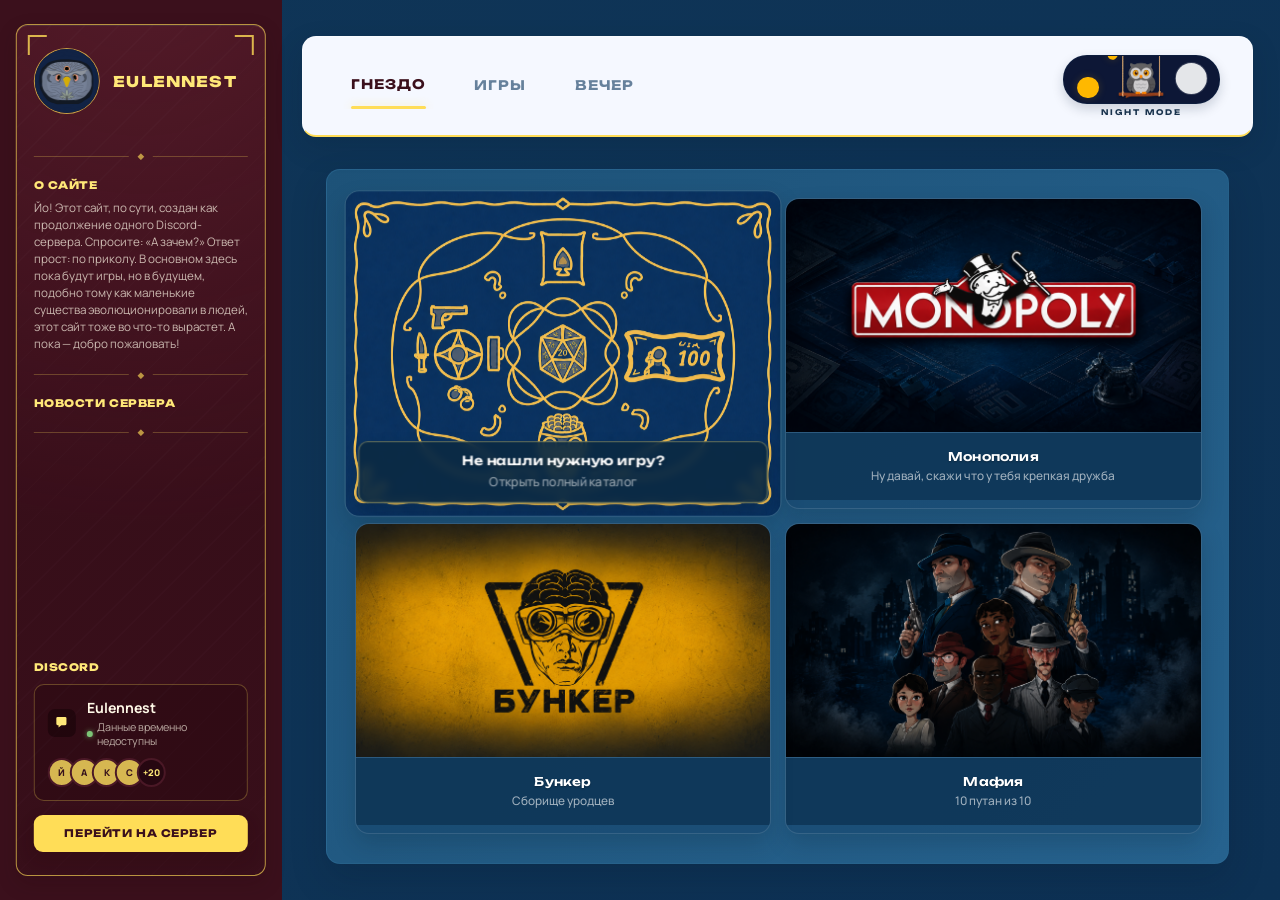
==== index.html @ 47fcb04c "uno update" ====
﻿<!DOCTYPE html>
<html lang="ru">
<head>
    <meta charset="UTF-8">
    <meta name="viewport" content="width=device-width, initial-scale=1.0">
    <title>Eulennest</title>
    <link rel="icon" type="image/png" href="img/gashich.png">
    <link rel="shortcut icon" type="image/png" href="img/gashich.png">
    <link rel="preconnect" href="https://fonts.googleapis.com">
    <link rel="preconnect" href="https://fonts.gstatic.com" crossorigin>
    <link href="https://fonts.googleapis.com/css2?family=Manrope:wght@400;500;600;700;800&amp;family=Unbounded:wght@600;700;800&amp;display=swap" rel="stylesheet">
    <link rel="stylesheet" href="caine.css">
    <script src="generator.js" defer></script>
</head>
<body class="is-night">
    <main class="main">
        <aside class="main__sidebar" aria-label="Дополнительная информация">
            <div class="sidebar-text-box">
                <span class="sidebar-corner sidebar-corner--left" aria-hidden="true"></span>
                <span class="sidebar-corner sidebar-corner--right" aria-hidden="true"></span>

                <div class="sidebar-kicker">
                    <span class="sidebar-owl"><img src="img/gashich.png" alt=""></span>
                    <span>Eulennest</span>
                </div>

                <div class="sidebar-divider" aria-hidden="true"><span>◆</span></div>

                <div class="sidebar-about">
                    <p class="sidebar-label">О сайте</p>
                    <p>Йо! Этот сайт, по сути, создан как продолжение одного Discord-сервера. Спросите: «А зачем?» Ответ прост: по приколу.
                        В основном здесь пока будут игры, но в будущем, подобно тому как маленькие существа эволюционировали в людей,
                        этот сайт тоже во что-то вырастет. А пока — добро пожаловать!
                    </p>
                </div>

                <div class="sidebar-divider" aria-hidden="true"><span>◆</span></div>

                <p class="sidebar-label">Новости сервера</p>

                <div class="sidebar-divider" aria-hidden="true"><span>◆</span></div>

                <div class="sidebar-discord-section">
                    <p class="sidebar-label">Discord</p>
                    <div class="discord-card">
                        <div class="discord-card__top">
                            <span class="discord-card__icon" aria-hidden="true">
                                <svg viewBox="0 0 24 24"><path d="M4 5a2 2 0 0 1 2-2h12a2 2 0 0 1 2 2v9a2 2 0 0 1-2 2h-6l-4.5 3.6V16H6a2 2 0 0 1-2-2V5z"/></svg>
                            </span>
                            <span>
                                <strong data-discord-name>Eulennest</strong>
                                <small><i></i><span data-discord-counts>Загрузка данных…</span></small>
                            </span>
                        </div>
                        <div class="discord-avatars" aria-hidden="true">
                            <span>Й</span><span>А</span><span>К</span><span>С</span><span>+20</span>
                        </div>
                    </div>
                </div>

                <a class="sidebar-server-link" href="https://discord.gg/reRVVvXVa9" target="_blank" rel="noopener noreferrer">Перейти на сервер</a>
            </div>
        </aside>
        <header class="header">
            <nav class="nav">
                <a href="index.html" aria-current="page">Гнездо</a>
                <a href="catalog.html">Игры</a>
                <a href="https://discord.gg/reRVVvXVa9" target="_blank" rel="noopener noreferrer">Вечер</a>
            </nav>
            <div class="actions">
                <button class="day-night-toggle" type="button" aria-label="Включить ночной режим" aria-pressed="false">
                    <span class="day-night-toggle__sky" aria-hidden="true">
                        <span class="day-night-toggle__moon"></span>
                        <span class="day-night-toggle__orbit day-night-toggle__orbit--outer">
                            <span class="day-night-toggle__sun day-night-toggle__sun--large"></span>
                        </span>
                        <span class="day-night-toggle__orbit day-night-toggle__orbit--inner">
                            <span class="day-night-toggle__sun day-night-toggle__sun--small"></span>
                        </span>
                        <span class="day-night-toggle__cloud day-night-toggle__cloud--left"></span>
                        <span class="day-night-toggle__cloud day-night-toggle__cloud--right"></span>
                        <span class="day-night-toggle__main-sun">☀</span>
                        <img class="day-night-toggle__owl" src="img/night-gray-owl-branch.png" alt="">
                        <img class="day-night-toggle__sleeping-owl" src="img/sleeping-gray-owl-branch.png" alt="">
                        <span class="day-night-toggle__sleep">Zzz</span>
                    </span>
                    <span class="day-night-toggle__label">NIGHT MODE</span>
                </button>
            </div>
        </header>
        <section class="main__content">
            <div class="gallery-grid">
                <a href="catalog.html" class="gallery-item gallery-item--link" aria-label="Открыть каталог игр">
                    <div class="gallery-item-image-wrap">
                        <img src="img/game-edit-large-dollar.png" alt="Игровой стол с настольными и карточными играми" class="gallery-img">
                    </div>
                    <div class="gallery-caption">
                        <h4>Не нашли нужную игру?</h4>
                        <p>Открыть полный каталог</p>
                    </div>
                </a>

                <a href="catalog.html#monopoly" class="gallery-item" aria-label="Открыть Монополию в каталоге">
                    <div class="gallery-item-image-wrap">
                        <img src="img/monopoly.png" alt="Монополия" class="gallery-img">
                    </div>
                    <div class="gallery-caption">
                        <h4>Монополия</h4>
                        <p>Ну давай, скажи что у тебя крепкая дружба</p>
                    </div>
                </a>

                <a href="catalog.html#mafia" class="gallery-item" aria-label="Открыть Мафию в каталоге">
                    <div class="gallery-item-image-wrap">
                        <img src="img/mafia.png" alt="Мафия" class="gallery-img">
                    </div>
                    <div class="gallery-caption">
                        <h4>Мафия</h4>
                        <p>10 путан из 10</p>
                    </div>
                </a>

                <a href="catalog.html#bunker" class="gallery-item" aria-label="Открыть Бункер в каталоге">
                    <div class="gallery-item-image-wrap">
                        <img src="img/bunker.jpg" alt="Бункер" class="gallery-img">
                    </div>
                    <div class="gallery-caption">
                        <h4>Бункер</h4>
                        <p>Сборище уродцев</p>
                    </div>
                </a>
            </div>
        </section>
    </main>
</body>
</html>
---- caine.css ----
﻿html, body {
    height: 100%;
    margin: 0;
    font-family: system-ui, sans-serif;
    color: var(--color-text);
    background:
        linear-gradient(135deg, var(--page-start) 0%, color-mix(in srgb, var(--page-start) 55%, var(--page-end)) 48%, var(--page-end) 100%);
}

@property --page-start { syntax: '<color>'; inherits: true; initial-value: #e8e0d0; }
@property --page-end { syntax: '<color>'; inherits: true; initial-value: #ddd2bf; }
@property --content-start { syntax: '<color>'; inherits: true; initial-value: #f5f0e8; }
@property --content-end { syntax: '<color>'; inherits: true; initial-value: #f5f0e8; }
@property --header-start { syntax: '<color>'; inherits: true; initial-value: #fbf7e8; }
@property --header-end { syntax: '<color>'; inherits: true; initial-value: #eee3bf; }
@property --sidebar-start { syntax: '<color>'; inherits: true; initial-value: #8b3d3d; }
@property --sidebar-end { syntax: '<color>'; inherits: true; initial-value: #7a2a2a; }

body {
    position: relative;
    display: grid;
    grid-template-columns: minmax(28px, 4vw) 1fr minmax(28px, 4vw);
    grid-template-rows: minmax(32px, 4vh) 1fr minmax(32px, 4vh);
    grid-template-areas:
        ". . ."
        ". main ."
        ". . .";
    background-color: var(--color-bg);
    overflow-x: hidden;
    transition: --page-start 1.15s cubic-bezier(.22, 1, .36, 1),
                --page-end 1.15s cubic-bezier(.22, 1, .36, 1),
                --content-start 1.15s cubic-bezier(.22, 1, .36, 1),
                --content-end 1.15s cubic-bezier(.22, 1, .36, 1),
                --header-start 1.15s cubic-bezier(.22, 1, .36, 1),
                --header-end 1.15s cubic-bezier(.22, 1, .36, 1),
                --sidebar-start 1.15s cubic-bezier(.22, 1, .36, 1),
                --sidebar-end 1.15s cubic-bezier(.22, 1, .36, 1);
}

body::before {
    content: '';
    position: fixed;
    inset: 0 auto 0 0;
    width: max(22vw, calc(18vw + 28px));
    background: linear-gradient(180deg, var(--sidebar-start), var(--sidebar-end));
    pointer-events: none;
    z-index: 0;
}

.main {
    position: relative;
    z-index: 1;
    grid-area: main;
    display: grid;
    grid-template-columns: 18vw 1fr;
    grid-template-rows: auto 1fr;
    min-width: 0;
    column-gap: 44px;
    row-gap: 32px;
}

/* Theme variables */
:root {
    --page-start: #e8e0d0;
    --page-end: #ddd2bf;
    --content-start: #f5f0e8;
    --content-end: #f5f0e8;
    --header-start: #fbf7e8;
    --header-end: #eee3bf;
    --sidebar-start: #8b3d3d;
    --sidebar-end: #7a2a2a;
    --color-bg: #e8e0d0;
    --color-accent: #ffdd57;
    --color-primary: #5c1a1a;
    --color-text: #1a0a0a;
    --color-muted: #665b52;
    --color-border: #cbbfae;
    --sidebar-bg: var(--color-primary);
    --content-bg: linear-gradient(135deg, var(--content-start) 0%, var(--content-end) 100%);
    --link-hover: rgba(255,221,87,0.12);
}

.main__sidebar {
    grid-column: 1;
    grid-row: 1 / -1;
    align-self: stretch;
    min-width: 160px;
    padding: 0;
    background: transparent;
    box-shadow: none;
    box-sizing: border-box;
}

.sidebar-text-box {
    width: calc(100% + 4vw - 2rem);
    height: calc(100% + 8vh - 3rem);
    min-height: 0;
    margin: 0;
    transform: translate(calc(-4vw + 1rem), calc(-4vh + 1.5rem));
    position: relative;
    overflow: hidden;
    padding: clamp(1rem, 2.6vh, 1.6rem) clamp(0.9rem, 1.3vw, 1.4rem);
    box-sizing: border-box;
    display: flex;
    flex-direction: column;
    gap: 0;
    color: #fff8e7;
    background:
        repeating-linear-gradient(135deg, rgba(255,255,255,.015) 0 1px, transparent 1px 24px),
        radial-gradient(circle at 50% -10%, rgba(112, 39, 56, .48), rgba(35, 4, 12, .12) 62%);
    border: 1px solid rgba(255, 221, 87, 0.65);
    border-radius: 12px;
    box-shadow: inset 0 1px 0 rgba(255, 255, 255, 0.12),
                0 8px 20px rgba(35, 4, 12, 0.18);
}

.sidebar-corner {
    position: absolute;
    top: 0.65rem;
    width: 1.1rem;
    height: 1.1rem;
    border-top: 2px solid rgba(255, 221, 87, .8);
}

.sidebar-corner--left { left: 0.65rem; border-left: 2px solid rgba(255, 221, 87, .8); }
.sidebar-corner--right { right: 0.65rem; border-right: 2px solid rgba(255, 221, 87, .8); }

.sidebar-kicker {
    display: flex;
    align-items: center;
    gap: 0.85rem;
    margin-bottom: clamp(1rem, 2.2vh, 1.35rem);
    color: #ffe878;
    font-size: 1.35rem;
    font-weight: 800;
    letter-spacing: 0.16em;
    text-transform: uppercase;
}

.sidebar-owl {
    width: 4rem;
    height: 4rem;
    display: grid;
    place-items: center;
    overflow: hidden;
    border: 1px solid rgba(255, 221, 87, .7);
    border-radius: 50%;
    background: rgba(35, 4, 12, .35);
}

.sidebar-owl img { width: 100%; height: 100%; object-fit: cover; }

.sidebar-label {
    margin: 0;
    color: #ffe878;
    font-size: 0.66rem;
    font-weight: 800;
    letter-spacing: 0.14em;
    text-transform: uppercase;
}

.discord-card {
    margin-top: 0.65rem;
    padding: 0.8rem;
    border: 1px solid rgba(255, 221, 87, .28);
    border-radius: 10px;
    background: rgba(22, 2, 8, .2);
}

.discord-card__top { display: flex; align-items: center; gap: 0.65rem; }
.discord-card__icon { width: 1.8rem; height: 1.8rem; display: grid; place-items: center; flex: 0 0 auto; border-radius: 7px; background: rgba(22, 2, 8, .55); }
.discord-card__icon svg { width: 0.95rem; fill: #ffe878; }
.discord-card__top strong { display: block; font-size: 0.88rem; }
.discord-card__top small { display: flex; align-items: center; gap: 0.3rem; margin-top: 0.2rem; color: rgba(255,248,231,.68); font-size: 0.67rem; }
.discord-card__top small i { width: 0.42rem; height: 0.42rem; border-radius: 50%; background: #7cc576; box-shadow: 0 0 5px rgba(124,197,118,.7); }

.discord-avatars { display: flex; margin-top: 0.65rem; }
.discord-avatars span { width: 1.55rem; height: 1.55rem; display: grid; place-items: center; margin-left: -0.4rem; border: 2px solid #4a1826; border-radius: 50%; color: #35101b; background: #d6b751; font-size: 0.58rem; font-weight: 800; }
.discord-avatars span:first-child { margin-left: 0; }
.discord-avatars span:last-child { color: #ffe878; background: #260711; }

.sidebar-divider { display: flex; align-items: center; gap: 0.55rem; margin: clamp(0.75rem, 1.8vh, 1.05rem) 0; color: rgba(255,221,87,.65); font-size: 0.55rem; }
.sidebar-divider::before, .sidebar-divider::after { content: ''; height: 1px; flex: 1; background: rgba(255,221,87,.25); }

.sidebar-updates p {
    margin: 0.45rem 0 0;
    padding-left: 0.65rem;
    border-left: 2px solid rgba(255,221,87,.25);
    color: rgba(255,248,231,.72);
    font-size: 0.72rem;
    line-height: 1.35;
}

.sidebar-updates time { display: block; margin-bottom: 0.1rem; color: #d6b751; font-size: 0.58rem; font-weight: 700; }
.sidebar-about > p:last-child { margin: 0.55rem 0 0; color: rgba(255,248,231,.72); font-size: 0.73rem; line-height: 1.45; }

.sidebar-discord-section {
    margin-top: auto;
}

body:not(.is-night) .sidebar-text-box {
    color: #fff8e7;
}

.sidebar-server-link {
    display: block;
    margin-top: 0.85rem;
    padding: 0.75rem 0.8rem;
    color: #3b101c;
    background: #ffdd57;
    border-radius: 9px;
    text-align: center;
    text-decoration: none;
    font-size: 0.72rem;
    font-weight: 750;
    letter-spacing: 0.08em;
    text-transform: uppercase;
    box-shadow: 0 6px 16px rgba(35, 4, 12, 0.2);
    transition: transform 0.2s ease, background-color 0.2s ease;
}

.sidebar-server-link:hover,
.sidebar-server-link:focus-visible {
    background: #ffe878;
    transform: translateY(-2px);
}

/* ==== РЎРѕРІСЂРµРјРµРЅРЅР°СЏ В«glassВ»вЂ‘С€Р°РїРєР° СЃ СЌС„С„РµРєС‚РѕРј СЃС‚РµРєР»Р° ==== */
.header {
    grid-column: 2;
    grid-row: 1;
    display: flex;
    justify-content: space-between;
    align-items: center;
    padding: 1.1rem 2rem;

    /* Р­С„С„РµРєС‚ РјР°С‚РѕРІРѕРіРѕ СЃС‚РµРєР»Р° (90% Р±РµР»РѕРіРѕ + 10% СЃРёРЅРµРіРѕ РѕС‚С‚РµРЅРєР°) */
    background: rgba(245, 248, 255, 0.9);
    backdrop-filter: blur(16px);
    -webkit-backdrop-filter: blur(16px);
    border: 1px solid rgba(255, 255, 255, 0.4);
    border-radius: 14px;
    border-bottom: 2px solid #ffdd57;

    /* РўРµРјРЅРѕ-СЃРёРЅРёР№ С‚РµРєСЃС‚ РґР»СЏ РёРґРµР°Р»СЊРЅРѕР№ С‡РёС‚Р°РµРјРѕСЃС‚Рё Рё РєРѕРЅС‚СЂР°СЃС‚Р° */
    color: #103a60;
    box-shadow: 0 10px 28px rgba(6, 25, 42, 0.16);

    /* Р Р°СЃС€РёСЂРµРЅРёРµ С…РµРґРµСЂР° РІ СЃС‚РѕСЂРѕРЅС‹ */
    margin: 0 -24px;
    width: calc(100% + 48px);
    box-sizing: border-box;
}

/* Р’РЅСѓС‚СЂРµРЅРЅРёРµ СЌР»РµРјРµРЅС‚С‹ С€Р°РїРєРё */
.header .logo {
    min-width: 0;
    width: 4.8rem;
    height: 3.75rem;
    padding: 0.35rem;
    display: flex;
    align-items: center;
    justify-content: center;
    gap: 1.25rem;
    overflow: hidden;
    color: var(--color-primary); /* Р‘Р»Р°РіРѕСЂРѕРґРЅС‹Р№ Р±РѕСЂРґРѕРІС‹Р№ Р»РѕРіРѕС‚РёРї Unity */
    background: rgba(59, 16, 28, 0.08);
    border: 1px solid rgba(59, 16, 28, 0.16);
    border-bottom: 2px solid var(--color-accent);
    border-radius: 14px;
    text-decoration: none;
    box-shadow: 0 8px 18px rgba(59, 16, 28, 0.12);
    transition: transform 0.2s ease, box-shadow 0.2s ease, border-color 0.2s ease;
    cursor: pointer;
}

.header .logo:hover {
    transform: scale(1.03); /* Р›РµРіРєРѕРµ РёРЅС‚РµСЂР°РєС‚РёРІРЅРѕРµ СѓРІРµР»РёС‡РµРЅРёРµ */
    border-color: rgba(59, 16, 28, 0.26);
    box-shadow: 0 10px 22px rgba(59, 16, 28, 0.18);
}

.header .logo img {
    width: 3.35rem;
    height: 3.35rem;
    flex: 0 0 auto;
    display: block;
    object-fit: cover;
    object-position: center 44%;
    border-radius: 11px;
}

.header .logo span {
    font-family: "Trebuchet MS", "Segoe UI", system-ui, sans-serif;
    font-size: 1.85rem;
    font-weight: 800;
    line-height: 1;
    color: var(--color-primary);
    letter-spacing: 0;
    text-shadow: 0 1px 0 rgba(255, 255, 255, 0.38);
}

.header .nav {
    display: flex;
    gap: 0.55rem;
}

.header .nav a {
    display: inline-flex;
    align-items: center;
    min-height: 2.55rem;
    padding: 0 1rem;
    border-radius: 10px;
    color: #103a60; /* РўРµРјРЅРѕ-СЃРёРЅРёРµ С‡РёС‚Р°РµРјС‹Рµ СЃСЃС‹Р»РєРё */
    text-decoration: none;
    font-size: 1.05rem;
    font-weight: 700;
    transition: color .2s, background-color .2s, box-shadow .2s;
}

.header .nav a:hover {
    color: var(--color-primary); /* РЎРјРµРЅР° РЅР° Р±РѕСЂРґРѕРІС‹Р№ РїСЂРё РЅР°РІРµРґРµРЅРёРё */
    background-color: rgba(59, 16, 28, 0.08);
    box-shadow: inset 0 -2px 0 rgba(255, 221, 87, 0.9);
}

.header .actions {
    display: flex;
    align-items: center;
}

.day-night-toggle {
    width: 9.8rem;
    padding: 0;
    display: grid;
    gap: 0.22rem;
    color: #103a60;
    background: transparent;
    border: 0;
    font: inherit;
    cursor: pointer;
}

.day-night-toggle__sky {
    position: relative;
    height: 2.95rem;
    display: block;
    overflow: hidden;
    background: #293b5d;
    border: 1px solid rgba(16, 58, 96, 0.18);
    border-radius: 1.5rem;
    box-shadow: 0 5px 12px rgba(13, 28, 52, 0.18);
    transition: background-color .45s ease, box-shadow .3s ease;
}

.day-night-toggle__moon {
    position: absolute;
    top: 0.48rem;
    left: 0.7rem;
    width: 1.95rem;
    height: 1.95rem;
    border-radius: 50%;
    background: #e4e6e9;
    box-shadow: 0 0 0 1px rgba(255,255,255,.16);
    transition: transform .65s cubic-bezier(.22,.8,.25,1), opacity .3s;
}

.day-night-toggle__owl {
    position: absolute;
    z-index: 3;
    top: -.45rem;
    left: 50%;
    width: 4rem;
    height: 4rem;
    object-fit: contain;
    transform: translateX(-50%);
    filter: drop-shadow(0 2px 1px rgba(0,0,0,.22));
    transition: transform .45s ease;
}

.day-night-toggle__main-sun {
    position: absolute;
    z-index: 4;
    top: 0.02rem;
    left: 50%;
    transform: translateX(-50%);
    color: #ffc21c;
    font-size: 1.02rem;
    line-height: 1;
    filter: drop-shadow(0 0 4px rgba(255,194,28,.65));
    transition: transform .5s ease, opacity .3s ease;
}

.day-night-toggle__cloud {
    position: absolute;
    z-index: 1;
    width: 1.18rem;
    height: .34rem;
    background: rgba(255, 255, 255, .82);
    border-radius: 1rem;
    box-shadow: 0 1px 3px rgba(55, 105, 135, .12);
    transition: opacity .8s cubic-bezier(.22, 1, .36, 1), transform 1.05s cubic-bezier(.22, 1, .36, 1);
}

.day-night-toggle__cloud::before,
.day-night-toggle__cloud::after {
    content: '';
    position: absolute;
    bottom: .08rem;
    background: inherit;
    border-radius: 50%;
}

.day-night-toggle__cloud::before {
    left: .19rem;
    width: .46rem;
    height: .46rem;
}

.day-night-toggle__cloud::after {
    right: .18rem;
    width: .34rem;
    height: .34rem;
}

.day-night-toggle__cloud--left {
    top: 1.02rem;
    left: .45rem;
    animation: cloud-drift-left 5.5s ease-in-out infinite;
}

.day-night-toggle__cloud--right {
    right: .38rem;
    bottom: .42rem;
    width: .92rem;
    transform: scale(.78);
    animation: cloud-drift-right 6.5s ease-in-out infinite;
}

@keyframes cloud-drift-left {
    0%, 100% { translate: 0 0; }
    50% { translate: .22rem 0; }
}

@keyframes cloud-drift-right {
    0%, 100% { translate: 0 0; }
    50% { translate: -.18rem 0; }
}

.day-night-toggle__sleeping-owl {
    position: absolute;
    z-index: 6;
    top: -.45rem;
    left: 50%;
    width: 4rem;
    height: 4rem;
    object-fit: contain;
    transform: translateX(-50%);
    filter: drop-shadow(0 2px 1px rgba(0, 0, 0, .18));
    transition: opacity .65s ease, transform .8s cubic-bezier(.22, 1, .36, 1);
}

.day-night-toggle__sleep {
    position: absolute;
    z-index: 7;
    top: .72rem;
    left: calc(50% + 1rem);
    color: #f5fbff;
    font-size: .46rem;
    font-weight: 800;
    transform: rotate(-12deg);
    text-shadow: 0 1px 3px rgba(8, 25, 45, .55);
    animation: owl-sleep 2.2s ease-in-out infinite;
    transition: opacity .45s ease;
}

@keyframes owl-sleep {
    0%, 100% { transform: translateY(1px) rotate(-12deg); opacity: .55; }
    50% { transform: translateY(-3px) rotate(-12deg); opacity: 1; }
}

.day-night-toggle__orbit {
    position: absolute;
    z-index: 2;
    inset: 0;
    transition: transform .7s cubic-bezier(.22,.8,.25,1);
}

.day-night-toggle__sun {
    position: absolute;
    border-radius: 50%;
    background: #ffb800;
    box-shadow: 0 0 8px rgba(255,184,0,.18);
}

.day-night-toggle__sun--large {
    top: 0.43rem;
    right: 0.8rem;
    width: 1.35rem;
    height: 1.35rem;
}

.day-night-toggle__sun--small {
    right: 2.25rem;
    bottom: 0.5rem;
    width: 0.62rem;
    height: 0.62rem;
}

.day-night-toggle__label {
    font-size: 0.48rem;
    font-weight: 700;
    letter-spacing: 0.26em;
    transition: color .3s ease;
}

.day-night-toggle:hover .day-night-toggle__sky {
    box-shadow: 0 7px 16px rgba(13, 28, 52, 0.3);
}

.day-night-toggle:hover .day-night-toggle__owl {
    transform: translateX(-50%) translateY(-2px);
}

.day-night-toggle:focus-visible {
    outline: 3px solid var(--color-accent);
    outline-offset: 4px;
    border-radius: 1.7rem;
}

body.is-night .day-night-toggle__sky {
    background: #0d1736;
}

body.is-night .day-night-toggle__main-sun,
body.is-night .day-night-toggle__sleeping-owl,
body.is-night .day-night-toggle__sleep,
body.is-night .day-night-toggle__cloud {
    opacity: 0;
}

body.is-night .day-night-toggle__cloud--left {
    transform: translateX(-1rem) scale(.8);
}

body.is-night .day-night-toggle__cloud--right {
    transform: translateX(1rem) scale(.65);
}

body.is-night .day-night-toggle__sleep {
    animation: none;
}

body.is-night .day-night-toggle__sleeping-owl {
    transform: translateX(-50%) scale(.65);
}

body.is-night .day-night-toggle__main-sun {
    transform: translate(-50%, -1rem) scale(.5);
}

body.is-night .day-night-toggle__moon {
    transform: translateX(6.3rem);
}

body.is-night .day-night-toggle__orbit--outer {
    transform: rotate(178deg);
}

body.is-night .day-night-toggle__orbit--inner {
    transform: rotate(-155deg);
}

body.is-night .day-night-toggle__label {
    color: #1b3550;
    text-shadow: none;
}

body.is-night {
    --page-start: #0f3557;
    --page-end: #0d3154;
    --content-start: #1d5278;
    --content-end: #26628e;
    --header-start: #f5f8ff;
    --header-end: #f5f8ff;
    --sidebar-start: #3b101c;
    --sidebar-end: #3b101c;
    --color-bg: #103a60;
    --color-primary: #3b101c;
    --color-text: #f4f7fb;
    --color-muted: #e0e0e0;
    --color-border: #2f6c96;
    --sidebar-bg: #3b101c;
    --content-bg: linear-gradient(135deg, var(--content-start) 0%, var(--content-end) 100%);
    background: linear-gradient(135deg, var(--page-start) 0%, color-mix(in srgb, var(--page-start) 55%, var(--page-end)) 44%, var(--page-end) 100%);
}

body.is-night .header {
    background: linear-gradient(135deg, var(--header-start), var(--header-end));
    color: #103a60;
    border-color: rgba(255, 255, 255, 0.4);
    border-bottom-color: #ffdd57;
}

body.is-night .header .nav a {
    color: #103a60;
}

body.is-night .header .logo {
    background: rgba(59, 16, 28, 0.08);
}

body.is-night .header .logo span {
    color: #3b101c;
    text-shadow: 0 1px 0 rgba(255, 255, 255, 0.38);
}

body:not(.is-night) .day-night-toggle__sky {
    background: linear-gradient(180deg, #83c8ef 0%, #d5edfa 100%);
}

body:not(.is-night) .day-night-toggle__moon,
body:not(.is-night) .day-night-toggle__orbit {
    opacity: 0;
}

body:not(.is-night) .day-night-toggle__moon {
    transform: translateX(-2rem);
}

body:not(.is-night) .day-night-toggle__owl {
    transform: translateX(-50%) translateY(3px) rotate(-3deg);
    opacity: 0;
    filter: saturate(.72) drop-shadow(0 2px 1px rgba(0,0,0,.18));
}

body:not(.is-night) .day-night-toggle__label {
    color: #4b301d;
    text-shadow: none;
}

body:not(.is-night)::before {
    background: linear-gradient(180deg, var(--sidebar-start), var(--sidebar-end));
}

body:not(.is-night) .header {
    background: linear-gradient(135deg, var(--header-start), var(--header-end));
    color: #4b241d;
    border-color: rgba(255, 255, 255, .58);
    border-bottom-color: #e7bd3d;
    box-shadow: 0 10px 28px rgba(104, 74, 26, .2);
}

body:not(.is-night) .header .logo {
    color: #4b241d;
    background: rgba(255, 255, 255, .34);
    border-color: rgba(92, 42, 31, .22);
    border-bottom-color: #e7bd3d;
    box-shadow: 0 8px 18px rgba(104, 74, 26, .16);
}

body:not(.is-night) .header .logo span,
body:not(.is-night) .header .nav a {
    color: #4b241d;
    text-shadow: none;
}

body:not(.is-night) .header .nav a:hover {
    color: #32130f;
    background-color: rgba(92, 42, 31, .1);
}

@media (prefers-reduced-motion: reduce) {
    .day-night-toggle * { transition: none !important; animation: none !important; }
}

/* Previous notification/profile controls (kept unused for compatibility). */
.header .actions .bell,
.header .actions .avatar {
    width: 2.2rem;
    height: 2.2rem;
    display: flex;
    align-items: center;
    justify-content: center;
    color: #103a60; /* РўРµРјРЅРѕ-СЃРёРЅРёРµ РёРєРѕРЅРєРё */
    background-color: rgba(16, 58, 96, 0.08); /* РќРµР¶РЅС‹Р№ С‚РµРјРЅРѕ-СЃРёРЅРёР№ С„РѕРЅ РїРѕРґ РёРєРѕРЅРєРё */
    border-radius: 50%;
    border: 1px solid rgba(16, 58, 96, 0.15);
    transition: all .2s ease;
}

.header .actions .bell:hover,
.header .actions .avatar:hover {
    color: var(--color-primary); /* Р‘РѕСЂРґРѕРІС‹Р№ РїСЂРё РЅР°РІРµРґРµРЅРёРё */
    background-color: rgba(59, 16, 28, 0.08); /* РќРµР¶РЅС‹Р№ Р±РѕСЂРґРѕРІС‹Р№ С„РѕРЅ */
    border-color: rgba(59, 16, 28, 0.2);
    cursor: pointer;
}

.header .actions .avatar {
    font-size: 1rem;
    font-weight: 600;
}



.main__sidebar-list {
    list-style: none;
    margin: 0;
    padding: 0;
}

.main__sidebar-link {
    display: block;
    padding: 0.6rem 0.8rem;
    border-radius: 0.4rem;
    color: var(--color-text);
    text-decoration: none;
    font-weight: 600;
    transition: background-color 0.2s ease, color 0.2s ease;
}

.main__sidebar-link:hover,
.main__sidebar-link:focus {
    color: var(--color-accent);
    background-color: var(--link-hover);
    outline: 2px solid var(--color-accent);
    outline-offset: 2px;
}

.main__sidebar-link--active {
    color: var(--color-accent);
    background-color: transparent;
    border-left: 4px solid #ffdd57;
}

.main__sidebar-link:hover,
.main__sidebar-link:active {
    color: #ffdd57;
    background-color: rgba(255, 221, 87, 0.12);
}

.main__content {
    grid-column: 2;
    grid-row: 2;
    min-width: 0;
    overflow: auto;
    border: 1px solid color-mix(in srgb, var(--color-border) 55%, transparent);
    border-radius: 14px;
    padding: clamp(1.5rem, 2.2vw, 2.25rem);
    color: var(--color-text);
    box-shadow: 0 16px 36px rgba(4, 22, 38, 0.18);
    background: var(--content-bg);
    transition: transform 0.3s ease, box-shadow 0.3s ease;
}

.main__content:hover {
    transform: translateY(-1px);
    box-shadow: 0 18px 40px rgba(4, 22, 38, 0.22);
}

.main__content h1,
.content-title {
    font-size: 2.2rem;
    margin-top: 0;
    margin-bottom: 1.5rem;
    color: var(--color-accent); /* Р—РѕР»РѕС‚РёСЃС‚Рѕ-Р¶РµР»С‚С‹Р№ Р·Р°РіРѕР»РѕРІРѕРє */
    text-shadow: 0 2px 4px rgba(0, 0, 0, 0.3);
    letter-spacing: -0.5px;
}

/* РЎРµС‚РєР° РіР°Р»РµСЂРµРё */
.gallery-grid {
    position: relative;
    width: 100%;
    max-width: 900px;
    aspect-ratio: 4/3;
    margin: 0 auto;
}

/* РљР»РµС‚РєР° / СЌР»РµРјРµРЅС‚ РіР°Р»РµСЂРµРё */
.gallery-item {
    position: absolute;
    width: calc(50% - 8px);
    height: calc(50% - 8px);
    border-radius: 14px;
    overflow: hidden;
    border: 1px solid rgba(255,255,255,0.12);
    background-color: rgba(16,58,96,0.4);
    box-shadow: 0 10px 22px rgba(4, 20, 34, 0.18);
    color: inherit;
    text-decoration: none;
    --scale: 1;
    transform: scale(var(--scale));
    transition: left 0.6s ease-in-out,
                top 0.6s ease-in-out,
                transform 0.3s ease,
                box-shadow 0.3s ease-in-out,
                border-color 0.3s ease-in-out;
}
.pos1 { left: 0; top: 0; }
.pos2 { left: calc(50% + 8px); top: 0; }
.pos3 { left: calc(50% + 8px); top: calc(50% + 8px); }
.pos4 { left: 0; top: calc(50% + 8px); }
.gallery-item.active {
    --scale: 1.05;
}
.gallery-item:hover,
.gallery-item:focus-visible {
    transform: translateY(-4px) scale(var(--scale));
    box-shadow: 0 16px 30px rgba(4, 20, 34, 0.26);
    border-color: rgba(255, 221, 87, 0.42);
    z-index: 10;
}

.gallery-item:focus-visible {
    outline: 2px solid var(--color-accent);
    outline-offset: 3px;
}

/* РћР±РµСЂС‚РєР° РґР»СЏ РєР°СЂС‚РёРЅРєРё, С‡С‚РѕР±С‹ Р·Р°РґР°С‚СЊ РїСЂРѕРїРѕСЂС†РёРё */
.gallery-item-image-wrap {
    position: relative;
    width: 100%;
    aspect-ratio: 16 / 9; /* Р‘РѕР»РµРµ РІС‹С‚СЏРЅСѓС‚С‹Рµ Рё РєРѕРјРїР°РєС‚РЅС‹Рµ РїСЂРѕРїРѕСЂС†РёРё */
    overflow: hidden;
    border-bottom: 1px solid rgba(255, 255, 255, 0.08);
}

/* РЎР°РјР° РєР°СЂС‚РёРЅРєР° */
.gallery-img {
    width: 100%;
    height: 100%;
    object-fit: cover;
    display: block;
    transition: transform 0.5s ease;
}

/* The catalog card uses a finished 4:3 illustration as the whole card face. */
.gallery-item--link .gallery-item-image-wrap {
    position: absolute;
    inset: 0;
    height: 100%;
    aspect-ratio: auto;
    border-bottom: 0;
}

.gallery-item--link .gallery-caption {
    position: absolute;
    right: 12px;
    bottom: 12px;
    left: 12px;
    z-index: 1;
    padding: 0.65rem 1rem 0.7rem;
    border: 1px solid rgba(255, 232, 120, 0.38);
    border-radius: 9px;
    background: rgba(11, 41, 66, 0.86);
    box-shadow: 0 8px 18px rgba(4, 20, 34, 0.2);
    backdrop-filter: blur(4px);
}

.gallery-item--link:hover .gallery-caption,
.gallery-item--link:focus-visible .gallery-caption {
    background: rgba(59, 16, 28, 0.9);
}

/* РРЅС‚РµСЂР°РєС‚РёРІРЅС‹Р№ СЌС„С„РµРєС‚: РїСЂРё РЅР°РІРµРґРµРЅРёРё РїСЂРѕСЃС‚Рѕ Р»РµРіРєРѕРµ СѓРІРµР»РёС‡РµРЅРёРµ */
.gallery-item:hover .gallery-img,
.gallery-item:focus-visible .gallery-img {
    transform: scale(1.05);
}

/* РџРѕРґСЂРёСЃСѓРЅРѕС‡РЅР°СЏ РїРѕРґРїРёСЃСЊ РЎРўР РћР“Рћ РџРћР” Р¤РћРўРћР“Р РђР¤РР•Р™ */
.gallery-caption {
    padding: 1rem 1.2rem;
    background-color: rgba(14, 51, 82, 0.78); /* РџРѕР»СѓРїСЂРѕР·СЂР°С‡РЅС‹Р№ С‚РµРјРЅРѕ-СЃРёРЅРёР№ С„РѕРЅ РїРѕРґРїРёСЃРё */
    text-align: center; /* Р¦РµРЅС‚СЂРёСЂСѓРµРј РЅР°Р·РІР°РЅРёСЏ Рё РѕРїРёСЃР°РЅРёСЏ РїРѕ С†РµРЅС‚СЂСѓ СЃС‚СЂРѕРєРё */
    transition: background-color 0.3s ease;
}

/* РџР»Р°РІРЅС‹Р№ РїРµСЂРµС…РѕРґ С„РѕРЅР° РїРѕРґРїРёСЃРё РІ Р±Р»Р°РіРѕСЂРѕРґРЅС‹Р№ Р±РѕСЂРґРѕРІС‹Р№ С†РІРµС‚ СЃР°Р№РґР±Р°СЂР° РїСЂРё С…РѕРІРµСЂРµ РІСЃРµР№ РєР°СЂС‚РѕС‡РєРё */
.gallery-item:hover .gallery-caption,
.gallery-item:focus-visible .gallery-caption {
    background-color: rgba(59, 16, 28, 0.85);
}

.gallery-caption h4 {
    margin: 0 0 0.2rem 0;
    font-size: 1rem; /* Р§СѓС‚СЊ СѓРјРµРЅСЊС€РёР»Рё С€СЂРёС„С‚ */
    font-weight: 600;
    color: #ffffff;
    text-shadow: 0 1px 2px rgba(0, 0, 0, 0.3);
}

.gallery-caption p {
    margin: 0;
    font-size: 0.8rem; /* Р‘РѕР»РµРµ РґРµР»РёРєР°С‚РЅС‹Р№ СЂР°Р·РјРµСЂ */
    color: rgba(255, 255, 255, 0.6);
}

body:not(.is-night) .gallery-item {
    background-color: #fffaf2;
    border-color: rgba(92, 26, 26, .18);
    box-shadow: 0 10px 22px rgba(72, 48, 36, .16);
}

body:not(.is-night) .gallery-item-image-wrap {
    border-bottom-color: rgba(92, 26, 26, .14);
}

body:not(.is-night) .gallery-caption {
    background-color: #f5f0e8;
}

body:not(.is-night) .gallery-item--link .gallery-caption {
    background: rgba(245, 240, 232, 0.9);
}

body:not(.is-night) .gallery-item:hover .gallery-caption,
body:not(.is-night) .gallery-item:focus-visible .gallery-caption {
    background-color: #eee4d6;
}

body:not(.is-night) .gallery-item:hover,
body:not(.is-night) .gallery-item:focus-visible {
    border-color: rgba(92, 26, 26, .42);
    box-shadow: 0 16px 30px rgba(72, 48, 36, .24);
}

body:not(.is-night) .gallery-caption h4 {
    color: #1a0a0a;
    text-shadow: none;
}

body:not(.is-night) .gallery-caption p {
    color: #554744;
}

/* Smooth transition between day and night palettes. */
html,
body,
body::before,
.header,
.header .logo,
.header .logo span,
.header .nav a,
.main__content,
.gallery-item,
.gallery-item-image-wrap,
.gallery-caption,
.gallery-caption h4,
.gallery-caption p {
    transition-property: background, background-color, color, border-color, box-shadow, text-shadow;
    transition-duration: 1.15s;
    transition-timing-function: cubic-bezier(.22, 1, .36, 1);
}

.main__content,
.header,
.gallery-item {
    transition-property: background, background-color, color, border-color, box-shadow, text-shadow, transform, left, top;
}

.gallery-item {
    transition-duration: 1.8s;
}

body {
    transition-property: --page-start, --page-end, --content-start, --content-end, --header-start, --header-end, --sidebar-start, --sidebar-end, background, background-color, color;
}

.day-night-toggle *,
.day-night-toggle__sky,
.day-night-toggle__label {
    transition-duration: 1.05s;
    transition-timing-function: cubic-bezier(.22, 1, .36, 1);
}

@media (prefers-reduced-motion: reduce) {
    html,
    body,
    body::before,
    .header,
    .header .logo,
    .header .logo span,
    .header .nav a,
    .main__content,
    .gallery-item,
    .gallery-item-image-wrap,
    .gallery-caption,
    .gallery-caption h4,
    .gallery-caption p {
        transition-duration: 0s !important;
    }
}

@media (max-width: 720px) {
    body {
        grid-template-columns: minmax(18px, 5vw) 1fr minmax(18px, 5vw);
        grid-template-areas:
            ". . ."
            ". main ."
            ". . .";
    }

    body::before {
        width: 100%;
        height: 140px;
        inset: 0 0 auto;
    }

    .main {
        grid-template-columns: 1fr;
    }

    .main__sidebar,
    .main__content {
        grid-column: 1;
    }

    .main__sidebar {
        min-width: 0;
        padding-bottom: 1rem;
    }

    .sidebar-text-box {
        width: 100%;
        height: auto;
        min-height: 0;
        transform: none;
    }

}









/* Typography refresh: readable body text with a more characterful display face. */
:root {
    --font-body: "Manrope", system-ui, sans-serif;
    --font-display: "Unbounded", "Trebuchet MS", sans-serif;
}

html,
body {
    font-family: var(--font-body);
}

.sidebar-kicker,
.sidebar-label,
.sidebar-server-link,
.header .nav a,
.day-night-toggle__label,
.gallery-caption h4 {
    font-family: var(--font-display);
}

.sidebar-kicker {
    font-size: clamp(.9rem, 1.15vw, 1.18rem);
    letter-spacing: .08em;
}

.sidebar-label,
.sidebar-server-link {
    font-size: .65rem;
    letter-spacing: .055em;
}

.header .nav a {
    font-size: .74rem;
    letter-spacing: .025em;
}

.gallery-caption h4 {
    font-size: .75rem;
    letter-spacing: .015em;
}

.gallery-caption p {
    font-size: .74rem;
    font-weight: 500;
}

/* Catalog-style navigation accent for the main header. */
.header .nav {
    gap: clamp(.7rem, 1.2vw, 1.15rem);
}

body .header .nav a {
    position: relative;
    min-height: 3rem;
    padding: 0 1.05rem;
    overflow: hidden;
    border-radius: 0;
    font-size: clamp(.82rem, .92vw, .94rem);
    font-weight: 700;
    line-height: 1;
    letter-spacing: .065em;
    text-transform: uppercase;
    background-color: transparent;
    box-shadow: none;
    opacity: .62;
    transition: color .22s ease, opacity .22s ease, transform .22s ease;
}

.header .nav a::after {
    content: "";
    position: absolute;
    right: 1.05rem;
    bottom: 0;
    left: 1.05rem;
    height: 3px;
    border-radius: 999px;
    background: var(--color-accent);
    box-shadow: 0 0 10px rgba(255, 221, 87, .45);
    transform: scaleX(0);
    transform-origin: center;
    transition: transform .24s cubic-bezier(.22, 1, .36, 1);
}

body .header .nav a:hover,
body .header .nav a:focus-visible,
body .header .nav a[aria-current="page"] {
    color: var(--color-primary);
    background-color: transparent;
    box-shadow: none;
    opacity: 1;
    transform: translateY(-1px);
}

.header .nav a:hover::after,
.header .nav a:focus-visible::after,
.header .nav a[aria-current="page"]::after {
    transform: scaleX(1);
}

.header .nav a:focus-visible {
    outline: 2px solid rgba(255, 221, 87, .72);
    outline-offset: 3px;
}

@media (max-width: 720px) {
    .header .nav {
        gap: .15rem;
    }

    body .header .nav a {
        min-height: 2.6rem;
        padding: 0 .55rem;
        font-size: .72rem;
    }

    .header .nav a::after {
        right: .55rem;
        left: .55rem;
    }
}
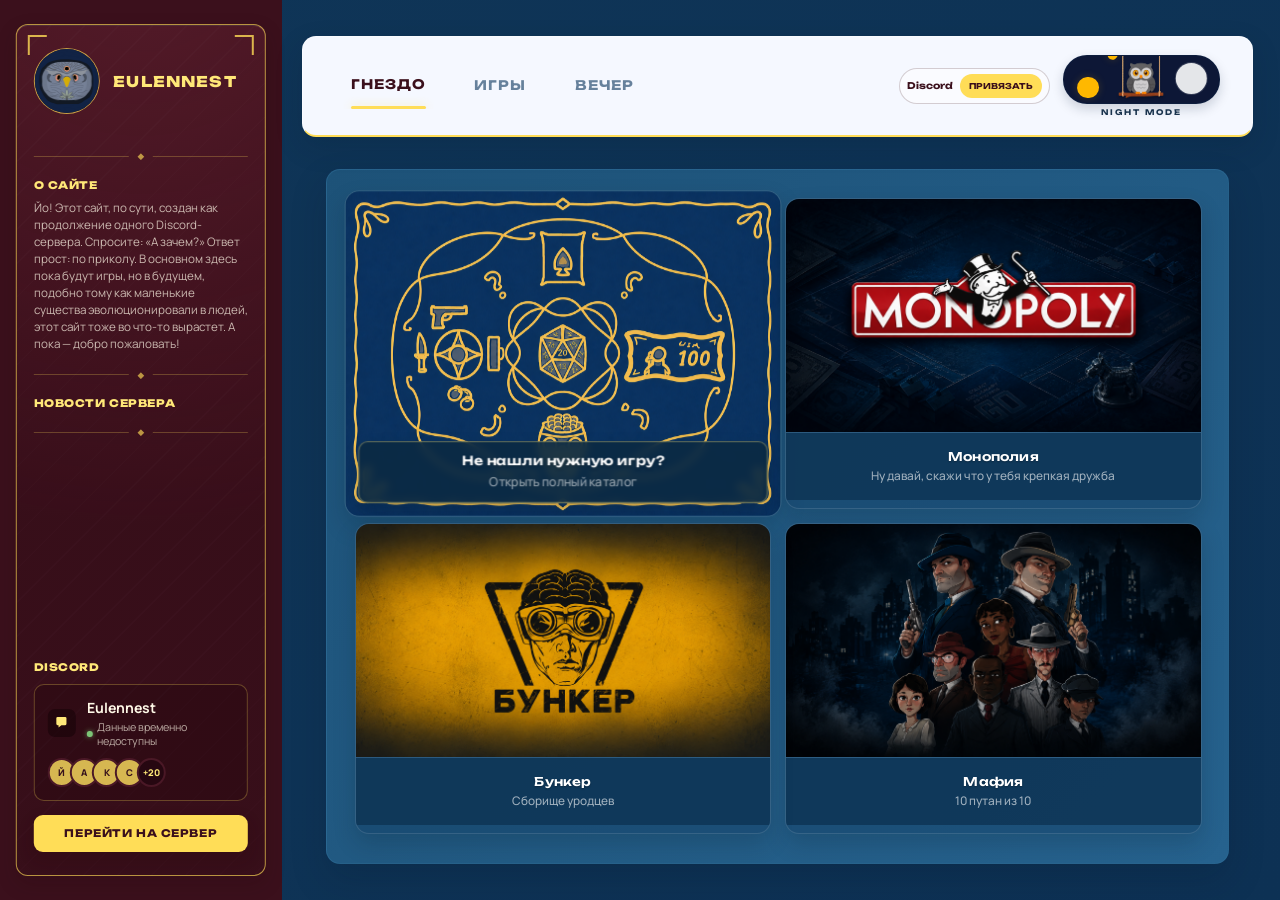
==== commit 48c909d5: "update uno" ====
--- a/index.html
+++ b/index.html
@@ -68,6 +68,12 @@
                 <a href="https://discord.gg/reRVVvXVa9" target="_blank" rel="noopener noreferrer">Вечер</a>
             </nav>
             <div class="actions">
+                <div class="discord-profile" id="discord-profile" aria-label="Профиль Discord">
+                    <img class="discord-profile__avatar" data-discord-avatar alt="Аватар Discord" hidden>
+                    <span class="discord-profile__name" data-discord-name>Discord</span>
+                    <button class="discord-profile__button" data-discord-login type="button">Привязать</button>
+                    <button class="discord-profile__button discord-profile__logout" data-discord-logout type="button" title="Отвязать Discord" aria-label="Отвязать Discord" hidden>×</button>
+                </div>
                 <button class="day-night-toggle" type="button" aria-label="Включить ночной режим" aria-pressed="false">
                     <span class="day-night-toggle__sky" aria-hidden="true">
                         <span class="day-night-toggle__moon"></span>
@@ -132,5 +138,8 @@
             </div>
         </section>
     </main>
+    <script src="discord-config.js"></script>
+    <script src="discord-profile.js"></script>
+    <script>window.DiscordProfile.mount();</script>
 </body>
 </html>
--- a/caine.css
+++ b/caine.css
@@ -327,6 +327,54 @@
 .header .actions {
     display: flex;
     align-items: center;
+    gap: .8rem;
+}
+
+.discord-profile {
+    max-width: 220px;
+    display: flex;
+    align-items: center;
+    gap: 7px;
+    padding: 5px 7px;
+    color: var(--color-primary);
+    border: 1px solid rgba(59, 16, 28, .2);
+    border-radius: 999px;
+    background: rgba(255, 255, 255, .48);
+}
+
+.discord-profile__avatar {
+    width: 32px;
+    height: 32px;
+    flex: 0 0 32px;
+    border: 2px solid var(--color-accent);
+    border-radius: 50%;
+    object-fit: cover;
+}
+
+.discord-profile__name {
+    overflow: hidden;
+    font: 700 .58rem var(--font-display);
+    text-overflow: ellipsis;
+    white-space: nowrap;
+}
+
+.discord-profile__button {
+    padding: 7px 9px;
+    color: var(--color-primary);
+    border: 0;
+    border-radius: 999px;
+    background: var(--color-accent);
+    cursor: pointer;
+    font: 700 .5rem var(--font-display);
+    text-transform: uppercase;
+}
+
+.discord-profile__logout {
+    width: 25px;
+    height: 25px;
+    padding: 0;
+    color: #f5efe4;
+    background: var(--color-primary);
 }
 
 .day-night-toggle {
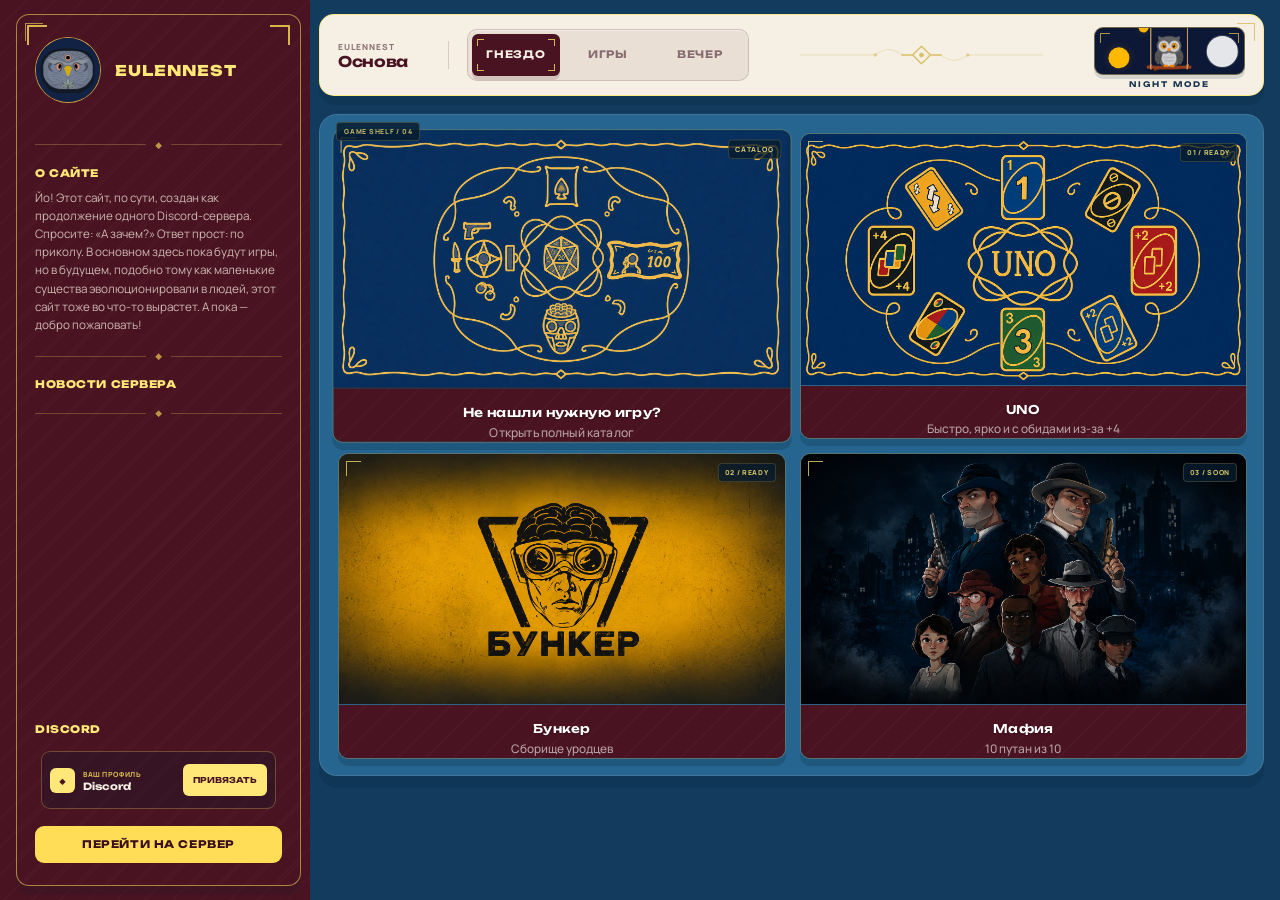
==== commit b0ec7938: "visual update" ====
--- a/index.html
+++ b/index.html
@@ -10,6 +10,7 @@
     <link rel="preconnect" href="https://fonts.gstatic.com" crossorigin>
     <link href="https://fonts.googleapis.com/css2?family=Manrope:wght@400;500;600;700;800&amp;family=Unbounded:wght@600;700;800&amp;display=swap" rel="stylesheet">
     <link rel="stylesheet" href="caine.css">
+    <link rel="stylesheet" href="styles/shared/nav-cassette.css">
     <script src="generator.js" defer></script>
 </head>
 <body class="is-night">
@@ -42,19 +43,12 @@
 
                 <div class="sidebar-discord-section">
                     <p class="sidebar-label">Discord</p>
-                    <div class="discord-card">
-                        <div class="discord-card__top">
-                            <span class="discord-card__icon" aria-hidden="true">
-                                <svg viewBox="0 0 24 24"><path d="M4 5a2 2 0 0 1 2-2h12a2 2 0 0 1 2 2v9a2 2 0 0 1-2 2h-6l-4.5 3.6V16H6a2 2 0 0 1-2-2V5z"/></svg>
-                            </span>
-                            <span>
-                                <strong data-discord-name>Eulennest</strong>
-                                <small><i></i><span data-discord-counts>Загрузка данных…</span></small>
-                            </span>
-                        </div>
-                        <div class="discord-avatars" aria-hidden="true">
-                            <span>Й</span><span>А</span><span>К</span><span>С</span><span>+20</span>
-                        </div>
+                    <div class="discord-profile" id="discord-profile" aria-label="Профиль Discord">
+                        <img class="discord-profile__avatar" data-discord-avatar alt="Аватар Discord" hidden>
+                        <span class="discord-profile__mark" aria-hidden="true">◆</span>
+                        <span class="discord-profile__copy"><small>Ваш профиль</small><span class="discord-profile__name" data-discord-name>Discord не привязан</span></span>
+                        <button class="discord-profile__button" data-discord-login type="button">Привязать</button>
+                        <button class="discord-profile__button discord-profile__logout" data-discord-logout type="button" title="Отвязать Discord" aria-label="Отвязать Discord" hidden>×</button>
                     </div>
                 </div>
 
@@ -62,18 +56,17 @@
             </div>
         </aside>
         <header class="header">
+            <div class="header-section" aria-label="Текущий раздел: Основа">
+                <span>Eulennest</span>
+                <strong>Основа</strong>
+            </div>
             <nav class="nav">
                 <a href="index.html" aria-current="page">Гнездо</a>
                 <a href="catalog.html">Игры</a>
                 <a href="https://discord.gg/reRVVvXVa9" target="_blank" rel="noopener noreferrer">Вечер</a>
             </nav>
+            <span class="header-ornament" aria-hidden="true"><img src="img/header-flourish.svg" alt=""></span>
             <div class="actions">
-                <div class="discord-profile" id="discord-profile" aria-label="Профиль Discord">
-                    <img class="discord-profile__avatar" data-discord-avatar alt="Аватар Discord" hidden>
-                    <span class="discord-profile__name" data-discord-name>Discord</span>
-                    <button class="discord-profile__button" data-discord-login type="button">Привязать</button>
-                    <button class="discord-profile__button discord-profile__logout" data-discord-logout type="button" title="Отвязать Discord" aria-label="Отвязать Discord" hidden>×</button>
-                </div>
                 <button class="day-night-toggle" type="button" aria-label="Включить ночной режим" aria-pressed="false">
                     <span class="day-night-toggle__sky" aria-hidden="true">
                         <span class="day-night-toggle__moon"></span>
@@ -95,10 +88,34 @@
             </div>
         </header>
         <section class="main__content">
+            <section class="mobile-hero" aria-label="Игровая зона">
+                <p class="mobile-hero__eyebrow">Eulennest · игровой раздел</p>
+                <p class="mobile-hero__copy">Выбирайте игру, собирайте комнату и зовите остальных. Всё необходимое находится ниже.</p>
+                <div class="mobile-hero__actions">
+                    <a href="catalog.html">Выбрать игру</a>
+                    <a href="https://discord.gg/reRVVvXVa9" target="_blank" rel="noopener noreferrer">Зайти вечером</a>
+                </div>
+                <small>Игры запускаются прямо в браузере.</small>
+                <button class="day-night-toggle mobile-theme-toggle" type="button" aria-label="Включить ночной режим" aria-pressed="false">
+                    <span class="day-night-toggle__sky" aria-hidden="true">
+                        <span class="day-night-toggle__moon"></span>
+                        <span class="day-night-toggle__orbit day-night-toggle__orbit--outer"><span class="day-night-toggle__sun day-night-toggle__sun--large"></span></span>
+                        <span class="day-night-toggle__orbit day-night-toggle__orbit--inner"><span class="day-night-toggle__sun day-night-toggle__sun--small"></span></span>
+                        <span class="day-night-toggle__cloud day-night-toggle__cloud--left"></span>
+                        <span class="day-night-toggle__cloud day-night-toggle__cloud--right"></span>
+                        <span class="day-night-toggle__main-sun">☀</span>
+                        <img class="day-night-toggle__owl" src="img/night-gray-owl-branch.png" alt="">
+                        <img class="day-night-toggle__sleeping-owl" src="img/sleeping-gray-owl-branch.png" alt="">
+                        <span class="day-night-toggle__sleep">Zzz</span>
+                    </span>
+                    <span class="day-night-toggle__label">NIGHT MODE</span>
+                </button>
+            </section>
+            <div class="home-shelf-meta" aria-hidden="true"><span>Выбор вечера</span><span>03 игры · 01 каталог</span></div>
             <div class="gallery-grid">
                 <a href="catalog.html" class="gallery-item gallery-item--link" aria-label="Открыть каталог игр">
                     <div class="gallery-item-image-wrap">
-                        <img src="img/game-edit-large-dollar.png" alt="Игровой стол с настольными и карточными играми" class="gallery-img">
+                        <img src="img/game-zone-wide-v2.png" alt="Игровой стол с настольными и карточными играми" class="gallery-img">
                     </div>
                     <div class="gallery-caption">
                         <h4>Не нашли нужную игру?</h4>
@@ -106,13 +123,13 @@
                     </div>
                 </a>
 
-                <a href="catalog.html#monopoly" class="gallery-item" aria-label="Открыть Монополию в каталоге">
+                <a href="uno.html" class="gallery-item" aria-label="Открыть игру UNO">
                     <div class="gallery-item-image-wrap">
-                        <img src="img/monopoly.png" alt="Монополия" class="gallery-img">
+                        <img src="img/uno-cover-wide-v2.png" alt="UNO" class="gallery-img">
                     </div>
                     <div class="gallery-caption">
-                        <h4>Монополия</h4>
-                        <p>Ну давай, скажи что у тебя крепкая дружба</p>
+                        <h4>UNO</h4>
+                        <p>Быстро, ярко и с обидами из-за +4</p>
                     </div>
                 </a>
 
@@ -126,7 +143,7 @@
                     </div>
                 </a>
 
-                <a href="catalog.html#bunker" class="gallery-item" aria-label="Открыть Бункер в каталоге">
+                <a href="bunker.html" class="gallery-item" aria-label="Открыть игру Бункер">
                     <div class="gallery-item-image-wrap">
                         <img src="img/bunker.jpg" alt="Бункер" class="gallery-img">
                     </div>
@@ -140,6 +157,6 @@
     </main>
     <script src="discord-config.js"></script>
     <script src="discord-profile.js"></script>
-    <script>window.DiscordProfile.mount();</script>
+    <script src="data/home/bootstrap.js"></script>
 </body>
 </html>
--- a/caine.css
+++ b/caine.css
@@ -1,1214 +1,10 @@
-﻿html, body {
-    height: 100%;
-    margin: 0;
-    font-family: system-ui, sans-serif;
-    color: var(--color-text);
-    background:
-        linear-gradient(135deg, var(--page-start) 0%, color-mix(in srgb, var(--page-start) 55%, var(--page-end)) 48%, var(--page-end) 100%);
-}
-
-@property --page-start { syntax: '<color>'; inherits: true; initial-value: #e8e0d0; }
-@property --page-end { syntax: '<color>'; inherits: true; initial-value: #ddd2bf; }
-@property --content-start { syntax: '<color>'; inherits: true; initial-value: #f5f0e8; }
-@property --content-end { syntax: '<color>'; inherits: true; initial-value: #f5f0e8; }
-@property --header-start { syntax: '<color>'; inherits: true; initial-value: #fbf7e8; }
-@property --header-end { syntax: '<color>'; inherits: true; initial-value: #eee3bf; }
-@property --sidebar-start { syntax: '<color>'; inherits: true; initial-value: #8b3d3d; }
-@property --sidebar-end { syntax: '<color>'; inherits: true; initial-value: #7a2a2a; }
-
-body {
-    position: relative;
-    display: grid;
-    grid-template-columns: minmax(28px, 4vw) 1fr minmax(28px, 4vw);
-    grid-template-rows: minmax(32px, 4vh) 1fr minmax(32px, 4vh);
-    grid-template-areas:
-        ". . ."
-        ". main ."
-        ". . .";
-    background-color: var(--color-bg);
-    overflow-x: hidden;
-    transition: --page-start 1.15s cubic-bezier(.22, 1, .36, 1),
-                --page-end 1.15s cubic-bezier(.22, 1, .36, 1),
-                --content-start 1.15s cubic-bezier(.22, 1, .36, 1),
-                --content-end 1.15s cubic-bezier(.22, 1, .36, 1),
-                --header-start 1.15s cubic-bezier(.22, 1, .36, 1),
-                --header-end 1.15s cubic-bezier(.22, 1, .36, 1),
-                --sidebar-start 1.15s cubic-bezier(.22, 1, .36, 1),
-                --sidebar-end 1.15s cubic-bezier(.22, 1, .36, 1);
-}
-
-body::before {
-    content: '';
-    position: fixed;
-    inset: 0 auto 0 0;
-    width: max(22vw, calc(18vw + 28px));
-    background: linear-gradient(180deg, var(--sidebar-start), var(--sidebar-end));
-    pointer-events: none;
-    z-index: 0;
-}
-
-.main {
-    position: relative;
-    z-index: 1;
-    grid-area: main;
-    display: grid;
-    grid-template-columns: 18vw 1fr;
-    grid-template-rows: auto 1fr;
-    min-width: 0;
-    column-gap: 44px;
-    row-gap: 32px;
-}
-
-/* Theme variables */
-:root {
-    --page-start: #e8e0d0;
-    --page-end: #ddd2bf;
-    --content-start: #f5f0e8;
-    --content-end: #f5f0e8;
-    --header-start: #fbf7e8;
-    --header-end: #eee3bf;
-    --sidebar-start: #8b3d3d;
-    --sidebar-end: #7a2a2a;
-    --color-bg: #e8e0d0;
-    --color-accent: #ffdd57;
-    --color-primary: #5c1a1a;
-    --color-text: #1a0a0a;
-    --color-muted: #665b52;
-    --color-border: #cbbfae;
-    --sidebar-bg: var(--color-primary);
-    --content-bg: linear-gradient(135deg, var(--content-start) 0%, var(--content-end) 100%);
-    --link-hover: rgba(255,221,87,0.12);
-}
-
-.main__sidebar {
-    grid-column: 1;
-    grid-row: 1 / -1;
-    align-self: stretch;
-    min-width: 160px;
-    padding: 0;
-    background: transparent;
-    box-shadow: none;
-    box-sizing: border-box;
-}
-
-.sidebar-text-box {
-    width: calc(100% + 4vw - 2rem);
-    height: calc(100% + 8vh - 3rem);
-    min-height: 0;
-    margin: 0;
-    transform: translate(calc(-4vw + 1rem), calc(-4vh + 1.5rem));
-    position: relative;
-    overflow: hidden;
-    padding: clamp(1rem, 2.6vh, 1.6rem) clamp(0.9rem, 1.3vw, 1.4rem);
-    box-sizing: border-box;
-    display: flex;
-    flex-direction: column;
-    gap: 0;
-    color: #fff8e7;
-    background:
-        repeating-linear-gradient(135deg, rgba(255,255,255,.015) 0 1px, transparent 1px 24px),
-        radial-gradient(circle at 50% -10%, rgba(112, 39, 56, .48), rgba(35, 4, 12, .12) 62%);
-    border: 1px solid rgba(255, 221, 87, 0.65);
-    border-radius: 12px;
-    box-shadow: inset 0 1px 0 rgba(255, 255, 255, 0.12),
-                0 8px 20px rgba(35, 4, 12, 0.18);
-}
-
-.sidebar-corner {
-    position: absolute;
-    top: 0.65rem;
-    width: 1.1rem;
-    height: 1.1rem;
-    border-top: 2px solid rgba(255, 221, 87, .8);
-}
-
-.sidebar-corner--left { left: 0.65rem; border-left: 2px solid rgba(255, 221, 87, .8); }
-.sidebar-corner--right { right: 0.65rem; border-right: 2px solid rgba(255, 221, 87, .8); }
-
-.sidebar-kicker {
-    display: flex;
-    align-items: center;
-    gap: 0.85rem;
-    margin-bottom: clamp(1rem, 2.2vh, 1.35rem);
-    color: #ffe878;
-    font-size: 1.35rem;
-    font-weight: 800;
-    letter-spacing: 0.16em;
-    text-transform: uppercase;
-}
-
-.sidebar-owl {
-    width: 4rem;
-    height: 4rem;
-    display: grid;
-    place-items: center;
-    overflow: hidden;
-    border: 1px solid rgba(255, 221, 87, .7);
-    border-radius: 50%;
-    background: rgba(35, 4, 12, .35);
-}
-
-.sidebar-owl img { width: 100%; height: 100%; object-fit: cover; }
-
-.sidebar-label {
-    margin: 0;
-    color: #ffe878;
-    font-size: 0.66rem;
-    font-weight: 800;
-    letter-spacing: 0.14em;
-    text-transform: uppercase;
-}
-
-.discord-card {
-    margin-top: 0.65rem;
-    padding: 0.8rem;
-    border: 1px solid rgba(255, 221, 87, .28);
-    border-radius: 10px;
-    background: rgba(22, 2, 8, .2);
-}
-
-.discord-card__top { display: flex; align-items: center; gap: 0.65rem; }
-.discord-card__icon { width: 1.8rem; height: 1.8rem; display: grid; place-items: center; flex: 0 0 auto; border-radius: 7px; background: rgba(22, 2, 8, .55); }
-.discord-card__icon svg { width: 0.95rem; fill: #ffe878; }
-.discord-card__top strong { display: block; font-size: 0.88rem; }
-.discord-card__top small { display: flex; align-items: center; gap: 0.3rem; margin-top: 0.2rem; color: rgba(255,248,231,.68); font-size: 0.67rem; }
-.discord-card__top small i { width: 0.42rem; height: 0.42rem; border-radius: 50%; background: #7cc576; box-shadow: 0 0 5px rgba(124,197,118,.7); }
-
-.discord-avatars { display: flex; margin-top: 0.65rem; }
-.discord-avatars span { width: 1.55rem; height: 1.55rem; display: grid; place-items: center; margin-left: -0.4rem; border: 2px solid #4a1826; border-radius: 50%; color: #35101b; background: #d6b751; font-size: 0.58rem; font-weight: 800; }
-.discord-avatars span:first-child { margin-left: 0; }
-.discord-avatars span:last-child { color: #ffe878; background: #260711; }
-
-.sidebar-divider { display: flex; align-items: center; gap: 0.55rem; margin: clamp(0.75rem, 1.8vh, 1.05rem) 0; color: rgba(255,221,87,.65); font-size: 0.55rem; }
-.sidebar-divider::before, .sidebar-divider::after { content: ''; height: 1px; flex: 1; background: rgba(255,221,87,.25); }
-
-.sidebar-updates p {
-    margin: 0.45rem 0 0;
-    padding-left: 0.65rem;
-    border-left: 2px solid rgba(255,221,87,.25);
-    color: rgba(255,248,231,.72);
-    font-size: 0.72rem;
-    line-height: 1.35;
-}
-
-.sidebar-updates time { display: block; margin-bottom: 0.1rem; color: #d6b751; font-size: 0.58rem; font-weight: 700; }
-.sidebar-about > p:last-child { margin: 0.55rem 0 0; color: rgba(255,248,231,.72); font-size: 0.73rem; line-height: 1.45; }
-
-.sidebar-discord-section {
-    margin-top: auto;
-}
-
-body:not(.is-night) .sidebar-text-box {
-    color: #fff8e7;
-}
-
-.sidebar-server-link {
-    display: block;
-    margin-top: 0.85rem;
-    padding: 0.75rem 0.8rem;
-    color: #3b101c;
-    background: #ffdd57;
-    border-radius: 9px;
-    text-align: center;
-    text-decoration: none;
-    font-size: 0.72rem;
-    font-weight: 750;
-    letter-spacing: 0.08em;
-    text-transform: uppercase;
-    box-shadow: 0 6px 16px rgba(35, 4, 12, 0.2);
-    transition: transform 0.2s ease, background-color 0.2s ease;
-}
-
-.sidebar-server-link:hover,
-.sidebar-server-link:focus-visible {
-    background: #ffe878;
-    transform: translateY(-2px);
-}
-
-/* ==== РЎРѕРІСЂРµРјРµРЅРЅР°СЏ В«glassВ»вЂ‘С€Р°РїРєР° СЃ СЌС„С„РµРєС‚РѕРј СЃС‚РµРєР»Р° ==== */
-.header {
-    grid-column: 2;
-    grid-row: 1;
-    display: flex;
-    justify-content: space-between;
-    align-items: center;
-    padding: 1.1rem 2rem;
-
-    /* Р­С„С„РµРєС‚ РјР°С‚РѕРІРѕРіРѕ СЃС‚РµРєР»Р° (90% Р±РµР»РѕРіРѕ + 10% СЃРёРЅРµРіРѕ РѕС‚С‚РµРЅРєР°) */
-    background: rgba(245, 248, 255, 0.9);
-    backdrop-filter: blur(16px);
-    -webkit-backdrop-filter: blur(16px);
-    border: 1px solid rgba(255, 255, 255, 0.4);
-    border-radius: 14px;
-    border-bottom: 2px solid #ffdd57;
-
-    /* РўРµРјРЅРѕ-СЃРёРЅРёР№ С‚РµРєСЃС‚ РґР»СЏ РёРґРµР°Р»СЊРЅРѕР№ С‡РёС‚Р°РµРјРѕСЃС‚Рё Рё РєРѕРЅС‚СЂР°СЃС‚Р° */
-    color: #103a60;
-    box-shadow: 0 10px 28px rgba(6, 25, 42, 0.16);
-
-    /* Р Р°СЃС€РёСЂРµРЅРёРµ С…РµРґРµСЂР° РІ СЃС‚РѕСЂРѕРЅС‹ */
-    margin: 0 -24px;
-    width: calc(100% + 48px);
-    box-sizing: border-box;
-}
-
-/* Р’РЅСѓС‚СЂРµРЅРЅРёРµ СЌР»РµРјРµРЅС‚С‹ С€Р°РїРєРё */
-.header .logo {
-    min-width: 0;
-    width: 4.8rem;
-    height: 3.75rem;
-    padding: 0.35rem;
-    display: flex;
-    align-items: center;
-    justify-content: center;
-    gap: 1.25rem;
-    overflow: hidden;
-    color: var(--color-primary); /* Р‘Р»Р°РіРѕСЂРѕРґРЅС‹Р№ Р±РѕСЂРґРѕРІС‹Р№ Р»РѕРіРѕС‚РёРї Unity */
-    background: rgba(59, 16, 28, 0.08);
-    border: 1px solid rgba(59, 16, 28, 0.16);
-    border-bottom: 2px solid var(--color-accent);
-    border-radius: 14px;
-    text-decoration: none;
-    box-shadow: 0 8px 18px rgba(59, 16, 28, 0.12);
-    transition: transform 0.2s ease, box-shadow 0.2s ease, border-color 0.2s ease;
-    cursor: pointer;
-}
-
-.header .logo:hover {
-    transform: scale(1.03); /* Р›РµРіРєРѕРµ РёРЅС‚РµСЂР°РєС‚РёРІРЅРѕРµ СѓРІРµР»РёС‡РµРЅРёРµ */
-    border-color: rgba(59, 16, 28, 0.26);
-    box-shadow: 0 10px 22px rgba(59, 16, 28, 0.18);
-}
-
-.header .logo img {
-    width: 3.35rem;
-    height: 3.35rem;
-    flex: 0 0 auto;
-    display: block;
-    object-fit: cover;
-    object-position: center 44%;
-    border-radius: 11px;
-}
-
-.header .logo span {
-    font-family: "Trebuchet MS", "Segoe UI", system-ui, sans-serif;
-    font-size: 1.85rem;
-    font-weight: 800;
-    line-height: 1;
-    color: var(--color-primary);
-    letter-spacing: 0;
-    text-shadow: 0 1px 0 rgba(255, 255, 255, 0.38);
-}
-
-.header .nav {
-    display: flex;
-    gap: 0.55rem;
-}
-
-.header .nav a {
-    display: inline-flex;
-    align-items: center;
-    min-height: 2.55rem;
-    padding: 0 1rem;
-    border-radius: 10px;
-    color: #103a60; /* РўРµРјРЅРѕ-СЃРёРЅРёРµ С‡РёС‚Р°РµРјС‹Рµ СЃСЃС‹Р»РєРё */
-    text-decoration: none;
-    font-size: 1.05rem;
-    font-weight: 700;
-    transition: color .2s, background-color .2s, box-shadow .2s;
-}
-
-.header .nav a:hover {
-    color: var(--color-primary); /* РЎРјРµРЅР° РЅР° Р±РѕСЂРґРѕРІС‹Р№ РїСЂРё РЅР°РІРµРґРµРЅРёРё */
-    background-color: rgba(59, 16, 28, 0.08);
-    box-shadow: inset 0 -2px 0 rgba(255, 221, 87, 0.9);
-}
-
-.header .actions {
-    display: flex;
-    align-items: center;
-    gap: .8rem;
-}
-
-.discord-profile {
-    max-width: 220px;
-    display: flex;
-    align-items: center;
-    gap: 7px;
-    padding: 5px 7px;
-    color: var(--color-primary);
-    border: 1px solid rgba(59, 16, 28, .2);
-    border-radius: 999px;
-    background: rgba(255, 255, 255, .48);
-}
-
-.discord-profile__avatar {
-    width: 32px;
-    height: 32px;
-    flex: 0 0 32px;
-    border: 2px solid var(--color-accent);
-    border-radius: 50%;
-    object-fit: cover;
-}
-
-.discord-profile__name {
-    overflow: hidden;
-    font: 700 .58rem var(--font-display);
-    text-overflow: ellipsis;
-    white-space: nowrap;
-}
-
-.discord-profile__button {
-    padding: 7px 9px;
-    color: var(--color-primary);
-    border: 0;
-    border-radius: 999px;
-    background: var(--color-accent);
-    cursor: pointer;
-    font: 700 .5rem var(--font-display);
-    text-transform: uppercase;
-}
-
-.discord-profile__logout {
-    width: 25px;
-    height: 25px;
-    padding: 0;
-    color: #f5efe4;
-    background: var(--color-primary);
-}
-
-.day-night-toggle {
-    width: 9.8rem;
-    padding: 0;
-    display: grid;
-    gap: 0.22rem;
-    color: #103a60;
-    background: transparent;
-    border: 0;
-    font: inherit;
-    cursor: pointer;
-}
-
-.day-night-toggle__sky {
-    position: relative;
-    height: 2.95rem;
-    display: block;
-    overflow: hidden;
-    background: #293b5d;
-    border: 1px solid rgba(16, 58, 96, 0.18);
-    border-radius: 1.5rem;
-    box-shadow: 0 5px 12px rgba(13, 28, 52, 0.18);
-    transition: background-color .45s ease, box-shadow .3s ease;
-}
-
-.day-night-toggle__moon {
-    position: absolute;
-    top: 0.48rem;
-    left: 0.7rem;
-    width: 1.95rem;
-    height: 1.95rem;
-    border-radius: 50%;
-    background: #e4e6e9;
-    box-shadow: 0 0 0 1px rgba(255,255,255,.16);
-    transition: transform .65s cubic-bezier(.22,.8,.25,1), opacity .3s;
-}
-
-.day-night-toggle__owl {
-    position: absolute;
-    z-index: 3;
-    top: -.45rem;
-    left: 50%;
-    width: 4rem;
-    height: 4rem;
-    object-fit: contain;
-    transform: translateX(-50%);
-    filter: drop-shadow(0 2px 1px rgba(0,0,0,.22));
-    transition: transform .45s ease;
-}
-
-.day-night-toggle__main-sun {
-    position: absolute;
-    z-index: 4;
-    top: 0.02rem;
-    left: 50%;
-    transform: translateX(-50%);
-    color: #ffc21c;
-    font-size: 1.02rem;
-    line-height: 1;
-    filter: drop-shadow(0 0 4px rgba(255,194,28,.65));
-    transition: transform .5s ease, opacity .3s ease;
-}
-
-.day-night-toggle__cloud {
-    position: absolute;
-    z-index: 1;
-    width: 1.18rem;
-    height: .34rem;
-    background: rgba(255, 255, 255, .82);
-    border-radius: 1rem;
-    box-shadow: 0 1px 3px rgba(55, 105, 135, .12);
-    transition: opacity .8s cubic-bezier(.22, 1, .36, 1), transform 1.05s cubic-bezier(.22, 1, .36, 1);
-}
-
-.day-night-toggle__cloud::before,
-.day-night-toggle__cloud::after {
-    content: '';
-    position: absolute;
-    bottom: .08rem;
-    background: inherit;
-    border-radius: 50%;
-}
-
-.day-night-toggle__cloud::before {
-    left: .19rem;
-    width: .46rem;
-    height: .46rem;
-}
-
-.day-night-toggle__cloud::after {
-    right: .18rem;
-    width: .34rem;
-    height: .34rem;
-}
-
-.day-night-toggle__cloud--left {
-    top: 1.02rem;
-    left: .45rem;
-    animation: cloud-drift-left 5.5s ease-in-out infinite;
-}
-
-.day-night-toggle__cloud--right {
-    right: .38rem;
-    bottom: .42rem;
-    width: .92rem;
-    transform: scale(.78);
-    animation: cloud-drift-right 6.5s ease-in-out infinite;
-}
-
-@keyframes cloud-drift-left {
-    0%, 100% { translate: 0 0; }
-    50% { translate: .22rem 0; }
-}
-
-@keyframes cloud-drift-right {
-    0%, 100% { translate: 0 0; }
-    50% { translate: -.18rem 0; }
-}
-
-.day-night-toggle__sleeping-owl {
-    position: absolute;
-    z-index: 6;
-    top: -.45rem;
-    left: 50%;
-    width: 4rem;
-    height: 4rem;
-    object-fit: contain;
-    transform: translateX(-50%);
-    filter: drop-shadow(0 2px 1px rgba(0, 0, 0, .18));
-    transition: opacity .65s ease, transform .8s cubic-bezier(.22, 1, .36, 1);
-}
-
-.day-night-toggle__sleep {
-    position: absolute;
-    z-index: 7;
-    top: .72rem;
-    left: calc(50% + 1rem);
-    color: #f5fbff;
-    font-size: .46rem;
-    font-weight: 800;
-    transform: rotate(-12deg);
-    text-shadow: 0 1px 3px rgba(8, 25, 45, .55);
-    animation: owl-sleep 2.2s ease-in-out infinite;
-    transition: opacity .45s ease;
-}
-
-@keyframes owl-sleep {
-    0%, 100% { transform: translateY(1px) rotate(-12deg); opacity: .55; }
-    50% { transform: translateY(-3px) rotate(-12deg); opacity: 1; }
-}
-
-.day-night-toggle__orbit {
-    position: absolute;
-    z-index: 2;
-    inset: 0;
-    transition: transform .7s cubic-bezier(.22,.8,.25,1);
-}
-
-.day-night-toggle__sun {
-    position: absolute;
-    border-radius: 50%;
-    background: #ffb800;
-    box-shadow: 0 0 8px rgba(255,184,0,.18);
-}
-
-.day-night-toggle__sun--large {
-    top: 0.43rem;
-    right: 0.8rem;
-    width: 1.35rem;
-    height: 1.35rem;
-}
-
-.day-night-toggle__sun--small {
-    right: 2.25rem;
-    bottom: 0.5rem;
-    width: 0.62rem;
-    height: 0.62rem;
-}
-
-.day-night-toggle__label {
-    font-size: 0.48rem;
-    font-weight: 700;
-    letter-spacing: 0.26em;
-    transition: color .3s ease;
-}
-
-.day-night-toggle:hover .day-night-toggle__sky {
-    box-shadow: 0 7px 16px rgba(13, 28, 52, 0.3);
-}
-
-.day-night-toggle:hover .day-night-toggle__owl {
-    transform: translateX(-50%) translateY(-2px);
-}
-
-.day-night-toggle:focus-visible {
-    outline: 3px solid var(--color-accent);
-    outline-offset: 4px;
-    border-radius: 1.7rem;
-}
-
-body.is-night .day-night-toggle__sky {
-    background: #0d1736;
-}
-
-body.is-night .day-night-toggle__main-sun,
-body.is-night .day-night-toggle__sleeping-owl,
-body.is-night .day-night-toggle__sleep,
-body.is-night .day-night-toggle__cloud {
-    opacity: 0;
-}
-
-body.is-night .day-night-toggle__cloud--left {
-    transform: translateX(-1rem) scale(.8);
-}
-
-body.is-night .day-night-toggle__cloud--right {
-    transform: translateX(1rem) scale(.65);
-}
-
-body.is-night .day-night-toggle__sleep {
-    animation: none;
-}
-
-body.is-night .day-night-toggle__sleeping-owl {
-    transform: translateX(-50%) scale(.65);
-}
-
-body.is-night .day-night-toggle__main-sun {
-    transform: translate(-50%, -1rem) scale(.5);
-}
-
-body.is-night .day-night-toggle__moon {
-    transform: translateX(6.3rem);
-}
-
-body.is-night .day-night-toggle__orbit--outer {
-    transform: rotate(178deg);
-}
-
-body.is-night .day-night-toggle__orbit--inner {
-    transform: rotate(-155deg);
-}
-
-body.is-night .day-night-toggle__label {
-    color: #1b3550;
-    text-shadow: none;
-}
-
-body.is-night {
-    --page-start: #0f3557;
-    --page-end: #0d3154;
-    --content-start: #1d5278;
-    --content-end: #26628e;
-    --header-start: #f5f8ff;
-    --header-end: #f5f8ff;
-    --sidebar-start: #3b101c;
-    --sidebar-end: #3b101c;
-    --color-bg: #103a60;
-    --color-primary: #3b101c;
-    --color-text: #f4f7fb;
-    --color-muted: #e0e0e0;
-    --color-border: #2f6c96;
-    --sidebar-bg: #3b101c;
-    --content-bg: linear-gradient(135deg, var(--content-start) 0%, var(--content-end) 100%);
-    background: linear-gradient(135deg, var(--page-start) 0%, color-mix(in srgb, var(--page-start) 55%, var(--page-end)) 44%, var(--page-end) 100%);
-}
-
-body.is-night .header {
-    background: linear-gradient(135deg, var(--header-start), var(--header-end));
-    color: #103a60;
-    border-color: rgba(255, 255, 255, 0.4);
-    border-bottom-color: #ffdd57;
-}
-
-body.is-night .header .nav a {
-    color: #103a60;
-}
-
-body.is-night .header .logo {
-    background: rgba(59, 16, 28, 0.08);
-}
-
-body.is-night .header .logo span {
-    color: #3b101c;
-    text-shadow: 0 1px 0 rgba(255, 255, 255, 0.38);
-}
-
-body:not(.is-night) .day-night-toggle__sky {
-    background: linear-gradient(180deg, #83c8ef 0%, #d5edfa 100%);
-}
-
-body:not(.is-night) .day-night-toggle__moon,
-body:not(.is-night) .day-night-toggle__orbit {
-    opacity: 0;
-}
-
-body:not(.is-night) .day-night-toggle__moon {
-    transform: translateX(-2rem);
-}
-
-body:not(.is-night) .day-night-toggle__owl {
-    transform: translateX(-50%) translateY(3px) rotate(-3deg);
-    opacity: 0;
-    filter: saturate(.72) drop-shadow(0 2px 1px rgba(0,0,0,.18));
-}
-
-body:not(.is-night) .day-night-toggle__label {
-    color: #4b301d;
-    text-shadow: none;
-}
-
-body:not(.is-night)::before {
-    background: linear-gradient(180deg, var(--sidebar-start), var(--sidebar-end));
-}
-
-body:not(.is-night) .header {
-    background: linear-gradient(135deg, var(--header-start), var(--header-end));
-    color: #4b241d;
-    border-color: rgba(255, 255, 255, .58);
-    border-bottom-color: #e7bd3d;
-    box-shadow: 0 10px 28px rgba(104, 74, 26, .2);
-}
-
-body:not(.is-night) .header .logo {
-    color: #4b241d;
-    background: rgba(255, 255, 255, .34);
-    border-color: rgba(92, 42, 31, .22);
-    border-bottom-color: #e7bd3d;
-    box-shadow: 0 8px 18px rgba(104, 74, 26, .16);
-}
-
-body:not(.is-night) .header .logo span,
-body:not(.is-night) .header .nav a {
-    color: #4b241d;
-    text-shadow: none;
-}
-
-body:not(.is-night) .header .nav a:hover {
-    color: #32130f;
-    background-color: rgba(92, 42, 31, .1);
-}
-
-@media (prefers-reduced-motion: reduce) {
-    .day-night-toggle * { transition: none !important; animation: none !important; }
-}
-
-/* Previous notification/profile controls (kept unused for compatibility). */
-.header .actions .bell,
-.header .actions .avatar {
-    width: 2.2rem;
-    height: 2.2rem;
-    display: flex;
-    align-items: center;
-    justify-content: center;
-    color: #103a60; /* РўРµРјРЅРѕ-СЃРёРЅРёРµ РёРєРѕРЅРєРё */
-    background-color: rgba(16, 58, 96, 0.08); /* РќРµР¶РЅС‹Р№ С‚РµРјРЅРѕ-СЃРёРЅРёР№ С„РѕРЅ РїРѕРґ РёРєРѕРЅРєРё */
-    border-radius: 50%;
-    border: 1px solid rgba(16, 58, 96, 0.15);
-    transition: all .2s ease;
-}
-
-.header .actions .bell:hover,
-.header .actions .avatar:hover {
-    color: var(--color-primary); /* Р‘РѕСЂРґРѕРІС‹Р№ РїСЂРё РЅР°РІРµРґРµРЅРёРё */
-    background-color: rgba(59, 16, 28, 0.08); /* РќРµР¶РЅС‹Р№ Р±РѕСЂРґРѕРІС‹Р№ С„РѕРЅ */
-    border-color: rgba(59, 16, 28, 0.2);
-    cursor: pointer;
-}
-
-.header .actions .avatar {
-    font-size: 1rem;
-    font-weight: 600;
-}
-
-
-
-.main__sidebar-list {
-    list-style: none;
-    margin: 0;
-    padding: 0;
-}
-
-.main__sidebar-link {
-    display: block;
-    padding: 0.6rem 0.8rem;
-    border-radius: 0.4rem;
-    color: var(--color-text);
-    text-decoration: none;
-    font-weight: 600;
-    transition: background-color 0.2s ease, color 0.2s ease;
-}
-
-.main__sidebar-link:hover,
-.main__sidebar-link:focus {
-    color: var(--color-accent);
-    background-color: var(--link-hover);
-    outline: 2px solid var(--color-accent);
-    outline-offset: 2px;
-}
-
-.main__sidebar-link--active {
-    color: var(--color-accent);
-    background-color: transparent;
-    border-left: 4px solid #ffdd57;
-}
-
-.main__sidebar-link:hover,
-.main__sidebar-link:active {
-    color: #ffdd57;
-    background-color: rgba(255, 221, 87, 0.12);
-}
-
-.main__content {
-    grid-column: 2;
-    grid-row: 2;
-    min-width: 0;
-    overflow: auto;
-    border: 1px solid color-mix(in srgb, var(--color-border) 55%, transparent);
-    border-radius: 14px;
-    padding: clamp(1.5rem, 2.2vw, 2.25rem);
-    color: var(--color-text);
-    box-shadow: 0 16px 36px rgba(4, 22, 38, 0.18);
-    background: var(--content-bg);
-    transition: transform 0.3s ease, box-shadow 0.3s ease;
-}
-
-.main__content:hover {
-    transform: translateY(-1px);
-    box-shadow: 0 18px 40px rgba(4, 22, 38, 0.22);
-}
-
-.main__content h1,
-.content-title {
-    font-size: 2.2rem;
-    margin-top: 0;
-    margin-bottom: 1.5rem;
-    color: var(--color-accent); /* Р—РѕР»РѕС‚РёСЃС‚Рѕ-Р¶РµР»С‚С‹Р№ Р·Р°РіРѕР»РѕРІРѕРє */
-    text-shadow: 0 2px 4px rgba(0, 0, 0, 0.3);
-    letter-spacing: -0.5px;
-}
-
-/* РЎРµС‚РєР° РіР°Р»РµСЂРµРё */
-.gallery-grid {
-    position: relative;
-    width: 100%;
-    max-width: 900px;
-    aspect-ratio: 4/3;
-    margin: 0 auto;
-}
-
-/* РљР»РµС‚РєР° / СЌР»РµРјРµРЅС‚ РіР°Р»РµСЂРµРё */
-.gallery-item {
-    position: absolute;
-    width: calc(50% - 8px);
-    height: calc(50% - 8px);
-    border-radius: 14px;
-    overflow: hidden;
-    border: 1px solid rgba(255,255,255,0.12);
-    background-color: rgba(16,58,96,0.4);
-    box-shadow: 0 10px 22px rgba(4, 20, 34, 0.18);
-    color: inherit;
-    text-decoration: none;
-    --scale: 1;
-    transform: scale(var(--scale));
-    transition: left 0.6s ease-in-out,
-                top 0.6s ease-in-out,
-                transform 0.3s ease,
-                box-shadow 0.3s ease-in-out,
-                border-color 0.3s ease-in-out;
-}
-.pos1 { left: 0; top: 0; }
-.pos2 { left: calc(50% + 8px); top: 0; }
-.pos3 { left: calc(50% + 8px); top: calc(50% + 8px); }
-.pos4 { left: 0; top: calc(50% + 8px); }
-.gallery-item.active {
-    --scale: 1.05;
-}
-.gallery-item:hover,
-.gallery-item:focus-visible {
-    transform: translateY(-4px) scale(var(--scale));
-    box-shadow: 0 16px 30px rgba(4, 20, 34, 0.26);
-    border-color: rgba(255, 221, 87, 0.42);
-    z-index: 10;
-}
-
-.gallery-item:focus-visible {
-    outline: 2px solid var(--color-accent);
-    outline-offset: 3px;
-}
-
-/* РћР±РµСЂС‚РєР° РґР»СЏ РєР°СЂС‚РёРЅРєРё, С‡С‚РѕР±С‹ Р·Р°РґР°С‚СЊ РїСЂРѕРїРѕСЂС†РёРё */
-.gallery-item-image-wrap {
-    position: relative;
-    width: 100%;
-    aspect-ratio: 16 / 9; /* Р‘РѕР»РµРµ РІС‹С‚СЏРЅСѓС‚С‹Рµ Рё РєРѕРјРїР°РєС‚РЅС‹Рµ РїСЂРѕРїРѕСЂС†РёРё */
-    overflow: hidden;
-    border-bottom: 1px solid rgba(255, 255, 255, 0.08);
-}
-
-/* РЎР°РјР° РєР°СЂС‚РёРЅРєР° */
-.gallery-img {
-    width: 100%;
-    height: 100%;
-    object-fit: cover;
-    display: block;
-    transition: transform 0.5s ease;
-}
-
-/* The catalog card uses a finished 4:3 illustration as the whole card face. */
-.gallery-item--link .gallery-item-image-wrap {
-    position: absolute;
-    inset: 0;
-    height: 100%;
-    aspect-ratio: auto;
-    border-bottom: 0;
-}
-
-.gallery-item--link .gallery-caption {
-    position: absolute;
-    right: 12px;
-    bottom: 12px;
-    left: 12px;
-    z-index: 1;
-    padding: 0.65rem 1rem 0.7rem;
-    border: 1px solid rgba(255, 232, 120, 0.38);
-    border-radius: 9px;
-    background: rgba(11, 41, 66, 0.86);
-    box-shadow: 0 8px 18px rgba(4, 20, 34, 0.2);
-    backdrop-filter: blur(4px);
-}
-
-.gallery-item--link:hover .gallery-caption,
-.gallery-item--link:focus-visible .gallery-caption {
-    background: rgba(59, 16, 28, 0.9);
-}
-
-/* РРЅС‚РµСЂР°РєС‚РёРІРЅС‹Р№ СЌС„С„РµРєС‚: РїСЂРё РЅР°РІРµРґРµРЅРёРё РїСЂРѕСЃС‚Рѕ Р»РµРіРєРѕРµ СѓРІРµР»РёС‡РµРЅРёРµ */
-.gallery-item:hover .gallery-img,
-.gallery-item:focus-visible .gallery-img {
-    transform: scale(1.05);
-}
-
-/* РџРѕРґСЂРёСЃСѓРЅРѕС‡РЅР°СЏ РїРѕРґРїРёСЃСЊ РЎРўР РћР“Рћ РџРћР” Р¤РћРўРћР“Р РђР¤РР•Р™ */
-.gallery-caption {
-    padding: 1rem 1.2rem;
-    background-color: rgba(14, 51, 82, 0.78); /* РџРѕР»СѓРїСЂРѕР·СЂР°С‡РЅС‹Р№ С‚РµРјРЅРѕ-СЃРёРЅРёР№ С„РѕРЅ РїРѕРґРїРёСЃРё */
-    text-align: center; /* Р¦РµРЅС‚СЂРёСЂСѓРµРј РЅР°Р·РІР°РЅРёСЏ Рё РѕРїРёСЃР°РЅРёСЏ РїРѕ С†РµРЅС‚СЂСѓ СЃС‚СЂРѕРєРё */
-    transition: background-color 0.3s ease;
-}
-
-/* РџР»Р°РІРЅС‹Р№ РїРµСЂРµС…РѕРґ С„РѕРЅР° РїРѕРґРїРёСЃРё РІ Р±Р»Р°РіРѕСЂРѕРґРЅС‹Р№ Р±РѕСЂРґРѕРІС‹Р№ С†РІРµС‚ СЃР°Р№РґР±Р°СЂР° РїСЂРё С…РѕРІРµСЂРµ РІСЃРµР№ РєР°СЂС‚РѕС‡РєРё */
-.gallery-item:hover .gallery-caption,
-.gallery-item:focus-visible .gallery-caption {
-    background-color: rgba(59, 16, 28, 0.85);
-}
-
-.gallery-caption h4 {
-    margin: 0 0 0.2rem 0;
-    font-size: 1rem; /* Р§СѓС‚СЊ СѓРјРµРЅСЊС€РёР»Рё С€СЂРёС„С‚ */
-    font-weight: 600;
-    color: #ffffff;
-    text-shadow: 0 1px 2px rgba(0, 0, 0, 0.3);
-}
-
-.gallery-caption p {
-    margin: 0;
-    font-size: 0.8rem; /* Р‘РѕР»РµРµ РґРµР»РёРєР°С‚РЅС‹Р№ СЂР°Р·РјРµСЂ */
-    color: rgba(255, 255, 255, 0.6);
-}
-
-body:not(.is-night) .gallery-item {
-    background-color: #fffaf2;
-    border-color: rgba(92, 26, 26, .18);
-    box-shadow: 0 10px 22px rgba(72, 48, 36, .16);
-}
-
-body:not(.is-night) .gallery-item-image-wrap {
-    border-bottom-color: rgba(92, 26, 26, .14);
-}
-
-body:not(.is-night) .gallery-caption {
-    background-color: #f5f0e8;
-}
-
-body:not(.is-night) .gallery-item--link .gallery-caption {
-    background: rgba(245, 240, 232, 0.9);
-}
-
-body:not(.is-night) .gallery-item:hover .gallery-caption,
-body:not(.is-night) .gallery-item:focus-visible .gallery-caption {
-    background-color: #eee4d6;
-}
-
-body:not(.is-night) .gallery-item:hover,
-body:not(.is-night) .gallery-item:focus-visible {
-    border-color: rgba(92, 26, 26, .42);
-    box-shadow: 0 16px 30px rgba(72, 48, 36, .24);
-}
-
-body:not(.is-night) .gallery-caption h4 {
-    color: #1a0a0a;
-    text-shadow: none;
-}
-
-body:not(.is-night) .gallery-caption p {
-    color: #554744;
-}
-
-/* Smooth transition between day and night palettes. */
-html,
-body,
-body::before,
-.header,
-.header .logo,
-.header .logo span,
-.header .nav a,
-.main__content,
-.gallery-item,
-.gallery-item-image-wrap,
-.gallery-caption,
-.gallery-caption h4,
-.gallery-caption p {
-    transition-property: background, background-color, color, border-color, box-shadow, text-shadow;
-    transition-duration: 1.15s;
-    transition-timing-function: cubic-bezier(.22, 1, .36, 1);
-}
-
-.main__content,
-.header,
-.gallery-item {
-    transition-property: background, background-color, color, border-color, box-shadow, text-shadow, transform, left, top;
-}
-
-.gallery-item {
-    transition-duration: 1.8s;
-}
-
-body {
-    transition-property: --page-start, --page-end, --content-start, --content-end, --header-start, --header-end, --sidebar-start, --sidebar-end, background, background-color, color;
-}
-
-.day-night-toggle *,
-.day-night-toggle__sky,
-.day-night-toggle__label {
-    transition-duration: 1.05s;
-    transition-timing-function: cubic-bezier(.22, 1, .36, 1);
-}
-
-@media (prefers-reduced-motion: reduce) {
-    html,
-    body,
-    body::before,
-    .header,
-    .header .logo,
-    .header .logo span,
-    .header .nav a,
-    .main__content,
-    .gallery-item,
-    .gallery-item-image-wrap,
-    .gallery-caption,
-    .gallery-caption h4,
-    .gallery-caption p {
-        transition-duration: 0s !important;
-    }
-}
-
-@media (max-width: 720px) {
-    body {
-        grid-template-columns: minmax(18px, 5vw) 1fr minmax(18px, 5vw);
-        grid-template-areas:
-            ". . ."
-            ". main ."
-            ". . .";
-    }
-
-    body::before {
-        width: 100%;
-        height: 140px;
-        inset: 0 0 auto;
-    }
-
-    .main {
-        grid-template-columns: 1fr;
-    }
-
-    .main__sidebar,
-    .main__content {
-        grid-column: 1;
-    }
-
-    .main__sidebar {
-        min-width: 0;
-        padding-bottom: 1rem;
-    }
-
-    .sidebar-text-box {
-        width: 100%;
-        height: auto;
-        min-height: 0;
-        transform: none;
-    }
-
-}
-
-
-
-
-
-
-
-
-
-/* Typography refresh: readable body text with a more characterful display face. */
-:root {
-    --font-body: "Manrope", system-ui, sans-serif;
-    --font-display: "Unbounded", "Trebuchet MS", sans-serif;
-}
-
-html,
-body {
-    font-family: var(--font-body);
-}
-
-.sidebar-kicker,
-.sidebar-label,
-.sidebar-server-link,
-.header .nav a,
-.day-night-toggle__label,
-.gallery-caption h4 {
-    font-family: var(--font-display);
-}
-
-.sidebar-kicker {
-    font-size: clamp(.9rem, 1.15vw, 1.18rem);
-    letter-spacing: .08em;
-}
-
-.sidebar-label,
-.sidebar-server-link {
-    font-size: .65rem;
-    letter-spacing: .055em;
-}
-
-.header .nav a {
-    font-size: .74rem;
-    letter-spacing: .025em;
-}
-
-.gallery-caption h4 {
-    font-size: .75rem;
-    letter-spacing: .015em;
-}
-
-.gallery-caption p {
-    font-size: .74rem;
-    font-weight: 500;
-}
-
-/* Catalog-style navigation accent for the main header. */
-.header .nav {
-    gap: clamp(.7rem, 1.2vw, 1.15rem);
-}
-
-body .header .nav a {
-    position: relative;
-    min-height: 3rem;
-    padding: 0 1.05rem;
-    overflow: hidden;
-    border-radius: 0;
-    font-size: clamp(.82rem, .92vw, .94rem);
-    font-weight: 700;
-    line-height: 1;
-    letter-spacing: .065em;
-    text-transform: uppercase;
-    background-color: transparent;
-    box-shadow: none;
-    opacity: .62;
-    transition: color .22s ease, opacity .22s ease, transform .22s ease;
-}
-
-.header .nav a::after {
-    content: "";
-    position: absolute;
-    right: 1.05rem;
-    bottom: 0;
-    left: 1.05rem;
-    height: 3px;
-    border-radius: 999px;
-    background: var(--color-accent);
-    box-shadow: 0 0 10px rgba(255, 221, 87, .45);
-    transform: scaleX(0);
-    transform-origin: center;
-    transition: transform .24s cubic-bezier(.22, 1, .36, 1);
-}
-
-body .header .nav a:hover,
-body .header .nav a:focus-visible,
-body .header .nav a[aria-current="page"] {
-    color: var(--color-primary);
-    background-color: transparent;
-    box-shadow: none;
-    opacity: 1;
-    transform: translateY(-1px);
-}
-
-.header .nav a:hover::after,
-.header .nav a:focus-visible::after,
-.header .nav a[aria-current="page"]::after {
-    transform: scaleX(1);
-}
-
-.header .nav a:focus-visible {
-    outline: 2px solid rgba(255, 221, 87, .72);
-    outline-offset: 3px;
-}
-
-@media (max-width: 720px) {
-    .header .nav {
-        gap: .15rem;
-    }
-
-    body .header .nav a {
-        min-height: 2.6rem;
-        padding: 0 .55rem;
-        font-size: .72rem;
-    }
-
-    .header .nav a::after {
-        right: .55rem;
-        left: .55rem;
-    }
-}
-
-
-
-
+@import url("styles/home/01-foundation.css");
+@import url("styles/home/02-sidebar.css");
+@import url("styles/home/03-header-controls.css");
+@import url("styles/home/04-themes-legacy.css");
+@import url("styles/home/05-content-gallery.css");
+@import url("styles/home/06-motion-responsive.css");
+@import url("styles/home/07-typography-nav.css");
+@import url("styles/home/08-home-refresh.css");
+@import url("styles/home/09-mobile-redesign.css");
+@import url("styles/home/10-home-details.css");
--- a/styles/shared/nav-cassette.css
+++ b/styles/shared/nav-cassette.css
@@ -0,0 +1,153 @@
+/* Shared ornamental navigation with a moving wine selection plate. */
+.header .nav,
+.site-nav {
+    position: relative;
+    display: grid;
+    grid-template-columns: repeat(3, minmax(72px, 1fr));
+    gap: 4px;
+    justify-self: start;
+    padding: 4px;
+    background: #eadfd5;
+    border: 1px solid rgba(74, 19, 34, .16);
+    border-radius: 10px;
+    box-shadow: inset 0 1px 0 rgba(255, 255, 255, .55);
+    isolation: isolate;
+}
+
+.header .nav::before,
+.site-nav::before {
+    content: "";
+    position: absolute;
+    z-index: -1;
+    top: 4px;
+    bottom: 4px;
+    left: 4px;
+    width: calc((100% - 16px) / 3);
+    background-color: #4a1322;
+    background-image:
+        linear-gradient(#d6b751, #d6b751), linear-gradient(#d6b751, #d6b751),
+        linear-gradient(#d6b751, #d6b751), linear-gradient(#d6b751, #d6b751),
+        linear-gradient(#d6b751, #d6b751), linear-gradient(#d6b751, #d6b751),
+        linear-gradient(#d6b751, #d6b751), linear-gradient(#d6b751, #d6b751);
+    background-position:
+        5px 5px, 5px 5px,
+        right 5px top 5px, right 5px top 5px,
+        left 5px bottom 5px, left 5px bottom 5px,
+        right 5px bottom 5px, right 5px bottom 5px;
+    background-size:
+        7px 1px, 1px 7px,
+        7px 1px, 1px 7px,
+        7px 1px, 1px 7px,
+        7px 1px, 1px 7px;
+    background-repeat: no-repeat;
+    border-radius: 6px;
+    box-shadow: 0 4px 0 rgba(74, 19, 34, .14);
+    transform: translateX(0);
+    transition: transform .32s cubic-bezier(.22, 1, .36, 1);
+}
+
+/* Inner pages currently keep “Игры” as their active, second section. */
+.site-nav::before { transform: translateX(calc(100% + 4px)); }
+
+.header .nav a,
+.site-nav a {
+    position: relative;
+    z-index: 1;
+    min-width: 0;
+    min-height: 42px;
+    display: inline-flex;
+    align-items: center;
+    justify-content: center;
+    padding: 0 14px !important;
+    overflow: visible;
+    color: #876d71 !important;
+    background: transparent !important;
+    border: 0 !important;
+    border-radius: 6px;
+    box-shadow: none !important;
+    font-family: "Unbounded", system-ui, sans-serif;
+    font-size: .64rem !important;
+    font-weight: 700;
+    line-height: 1;
+    letter-spacing: .08em !important;
+    text-decoration: none;
+    text-transform: uppercase;
+    opacity: 1 !important;
+    transform: none !important;
+    transition: color .18s ease;
+}
+
+.header .nav a::after,
+.site-nav a::after { display: none !important; }
+
+.header .nav a[aria-current="page"],
+.site-nav a[aria-current="page"] { color: #f5efe4 !important; }
+
+.header .nav:has(a:hover) a[aria-current="page"],
+.header .nav:has(a:focus-visible) a[aria-current="page"],
+.site-nav:has(a:hover) a[aria-current="page"],
+.site-nav:has(a:focus-visible) a[aria-current="page"] { color: #876d71 !important; }
+
+.header .nav a:hover,
+.header .nav a:focus-visible,
+.site-nav a:hover,
+.site-nav a:focus-visible { color: #f5efe4 !important; }
+
+.header .nav:has(a:nth-child(1):hover)::before,
+.header .nav:has(a:nth-child(1):focus-visible)::before,
+.site-nav:has(a:nth-child(1):hover)::before,
+.site-nav:has(a:nth-child(1):focus-visible)::before { transform: translateX(0); }
+
+.header .nav:has(a:nth-child(2):hover)::before,
+.header .nav:has(a:nth-child(2):focus-visible)::before,
+.site-nav:has(a:nth-child(2):hover)::before,
+.site-nav:has(a:nth-child(2):focus-visible)::before { transform: translateX(calc(100% + 4px)); }
+
+.header .nav:has(a:nth-child(3):hover)::before,
+.header .nav:has(a:nth-child(3):focus-visible)::before,
+.site-nav:has(a:nth-child(3):hover)::before,
+.site-nav:has(a:nth-child(3):focus-visible)::before { transform: translateX(calc(200% + 8px)); }
+
+/* The home page has a real day/night switch. Its day cassette mirrors the palette. */
+body:not(.is-night) .header .nav {
+    background: #f7edda;
+    border-color: rgba(111, 81, 72, .24);
+    box-shadow: inset 0 1px 0 rgba(255, 255, 255, .82), 0 3px 0 rgba(122, 89, 61, .08);
+}
+
+html body:not(.is-night) .header .nav::before {
+    background-color: #ead99f !important;
+    background-image:
+        linear-gradient(#6f5148, #6f5148), linear-gradient(#6f5148, #6f5148),
+        linear-gradient(#6f5148, #6f5148), linear-gradient(#6f5148, #6f5148),
+        linear-gradient(#6f5148, #6f5148), linear-gradient(#6f5148, #6f5148),
+        linear-gradient(#6f5148, #6f5148), linear-gradient(#6f5148, #6f5148);
+    box-shadow: 0 4px 0 rgba(111, 81, 72, .12);
+}
+
+html body:not(.is-night) .header .nav a,
+html body:not(.is-night) .header .nav a[aria-current="page"] {
+    color: #4a1322 !important;
+    background-color: transparent !important;
+    background-image: none !important;
+}
+
+body:not(.is-night) .header .nav:has(a:hover) a[aria-current="page"],
+body:not(.is-night) .header .nav:has(a:focus-visible) a[aria-current="page"] { color: #876d71 !important; }
+
+body:not(.is-night) .header .nav a:hover,
+body:not(.is-night) .header .nav a:focus-visible { color: #4a1322 !important; }
+
+@media (max-width: 900px) {
+    .site-nav { display: none; }
+}
+
+@media (max-width: 720px) {
+    .header .nav { width: 100%; grid-template-columns: repeat(3, 1fr); }
+    .header .nav a { min-height: 46px; padding-inline: 3px !important; font-size: .59rem !important; }
+}
+
+@media (prefers-reduced-motion: reduce) {
+    .header .nav::before,
+    .site-nav::before { transition: none; }
+}
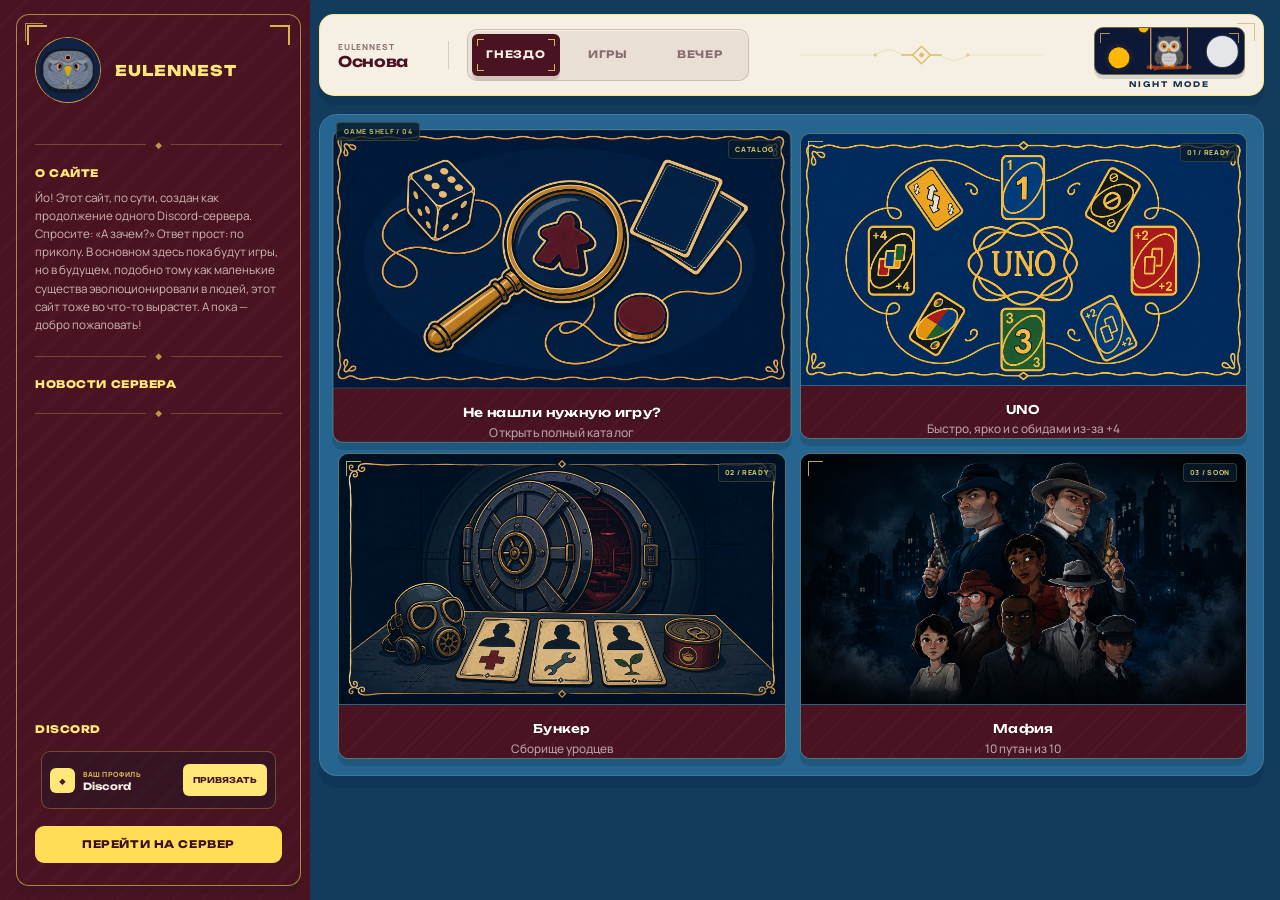
==== commit 48f1953a: "bunker 1.2" ====
--- a/index.html
+++ b/index.html
@@ -115,7 +115,7 @@
             <div class="gallery-grid">
                 <a href="catalog.html" class="gallery-item gallery-item--link" aria-label="Открыть каталог игр">
                     <div class="gallery-item-image-wrap">
-                        <img src="img/game-zone-wide-v2.png" alt="Игровой стол с настольными и карточными играми" class="gallery-img">
+                        <img src="img/game-zone-wide-v3.png" alt="Лупа среди элементов настольных игр" class="gallery-img">
                     </div>
                     <div class="gallery-caption">
                         <h4>Не нашли нужную игру?</h4>
@@ -145,7 +145,7 @@
 
                 <a href="bunker.html" class="gallery-item" aria-label="Открыть игру Бункер">
                     <div class="gallery-item-image-wrap">
-                        <img src="img/bunker.jpg" alt="Бункер" class="gallery-img">
+                        <img src="img/bunker-key-art-shelter-v7.png" alt="Гермодверь бункера и досье выживших" class="gallery-img">
                     </div>
                     <div class="gallery-caption">
                         <h4>Бункер</h4>
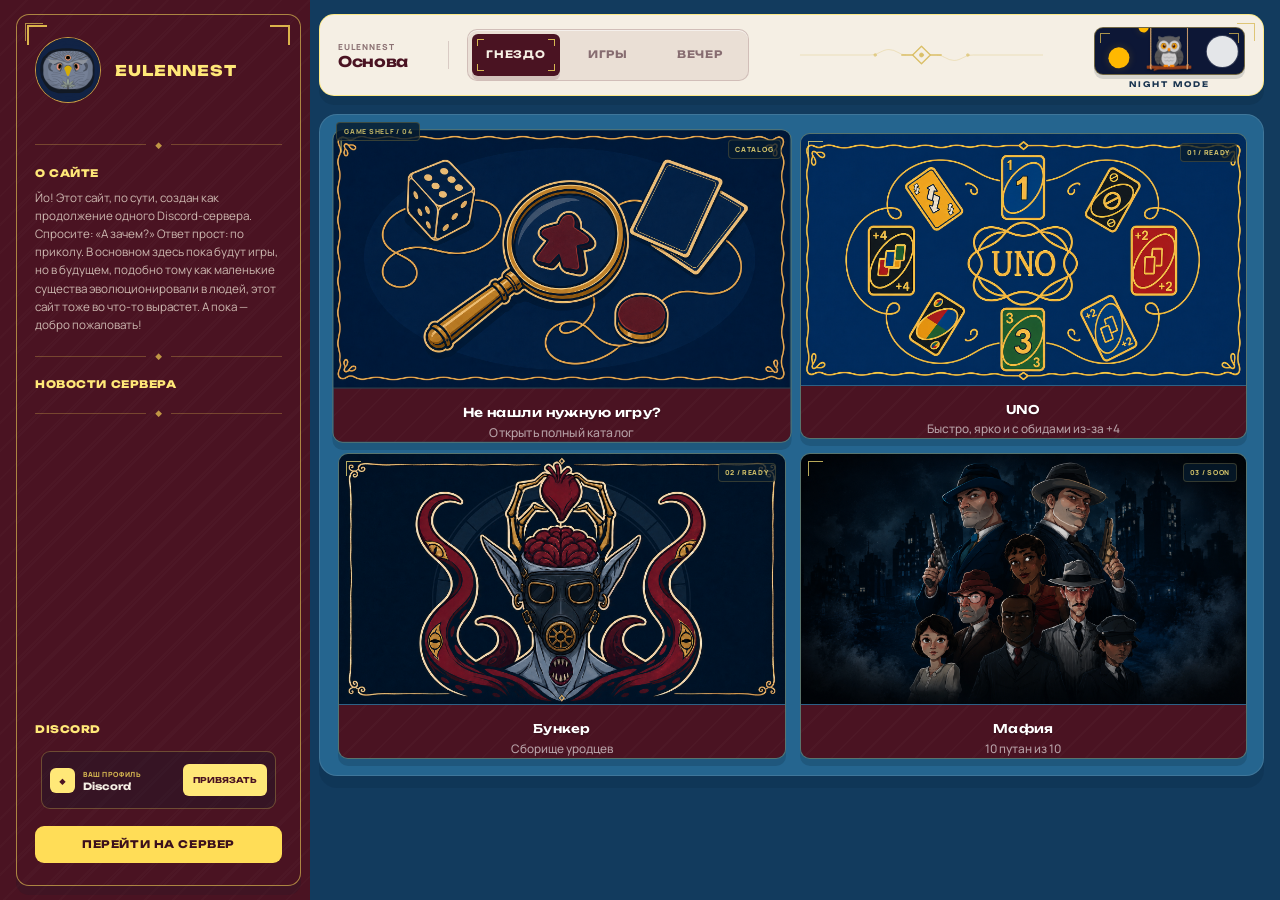
==== commit a9ec1327: "fs" ====
--- a/index.html
+++ b/index.html
@@ -145,7 +145,7 @@
 
                 <a href="bunker.html" class="gallery-item" aria-label="Открыть игру Бункер">
                     <div class="gallery-item-image-wrap">
-                        <img src="img/bunker-key-art-shelter-v7.png" alt="Гермодверь бункера и досье выживших" class="gallery-img">
+                        <img src="img/bunker-key-art-framed-clean-v6.png" alt="Эмблема Бункера: мутант в противогазе с щупальцами" class="gallery-img">
                     </div>
                     <div class="gallery-caption">
                         <h4>Бункер</h4>
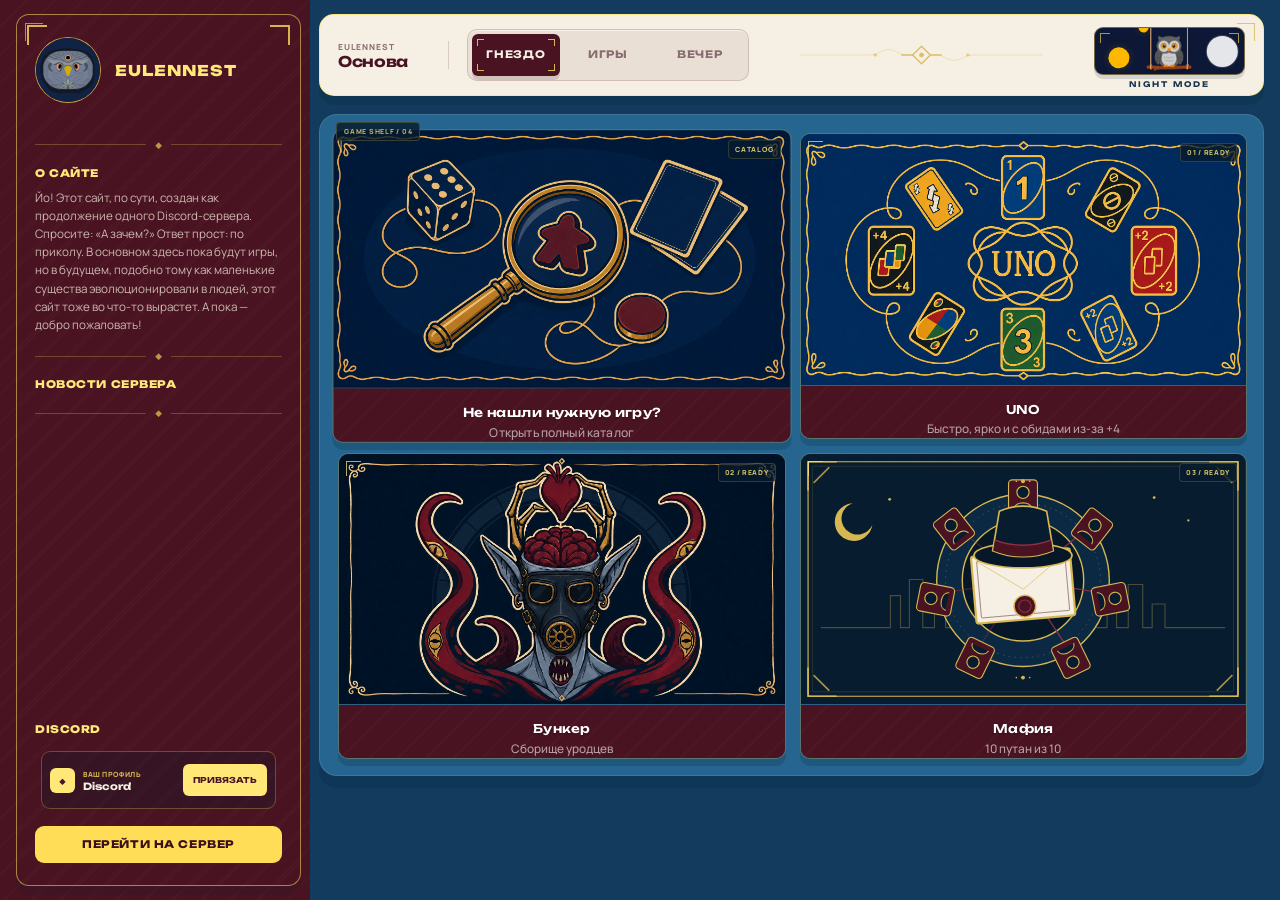
==== commit 3270c96a: "update" ====
--- a/index.html
+++ b/index.html
@@ -133,9 +133,9 @@
                     </div>
                 </a>
 
-                <a href="catalog.html#mafia" class="gallery-item" aria-label="Открыть Мафию в каталоге">
+                <a href="mafia.html" class="gallery-item" aria-label="Открыть игру Мафия">
                     <div class="gallery-item-image-wrap">
-                        <img src="img/mafia.png" alt="Мафия" class="gallery-img">
+                        <img src="img/mafia-v4.svg" alt="Мафия" class="gallery-img">
                     </div>
                     <div class="gallery-caption">
                         <h4>Мафия</h4>
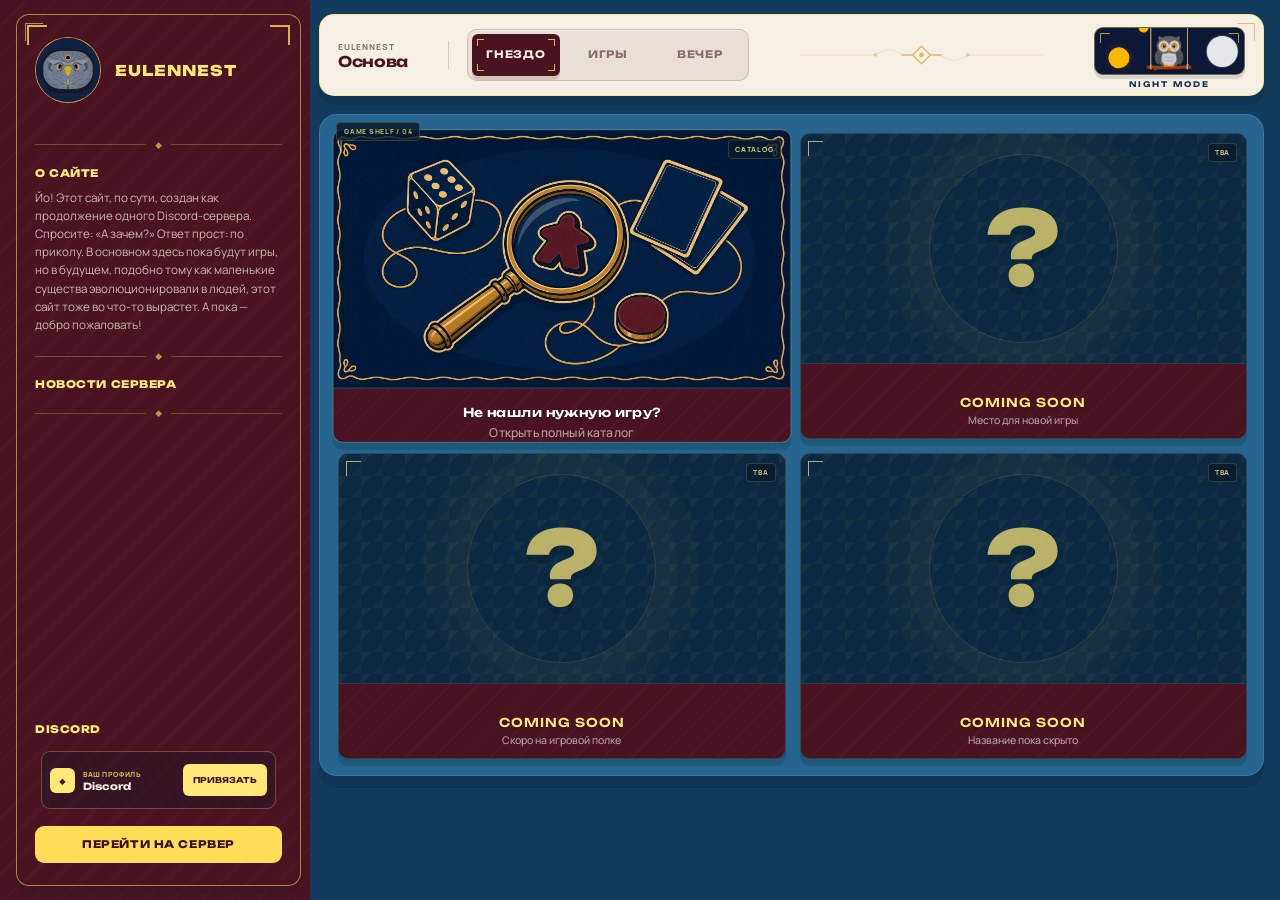
==== commit 0cf118eb: "bunker update" ====
--- a/index.html
+++ b/index.html
@@ -111,7 +111,7 @@
                     <span class="day-night-toggle__label">NIGHT MODE</span>
                 </button>
             </section>
-            <div class="home-shelf-meta" aria-hidden="true"><span>Выбор вечера</span><span>03 игры · 01 каталог</span></div>
+            <div class="home-shelf-meta" aria-hidden="true"><span>Игровая полка</span><span>01 каталог · 03 слота</span></div>
             <div class="gallery-grid">
                 <a href="catalog.html" class="gallery-item gallery-item--link" aria-label="Открыть каталог игр">
                     <div class="gallery-item-image-wrap">
@@ -123,35 +123,35 @@
                     </div>
                 </a>
 
-                <a href="uno.html" class="gallery-item" aria-label="Открыть игру UNO">
-                    <div class="gallery-item-image-wrap">
-                        <img src="img/uno-cover-wide-v2.png" alt="UNO" class="gallery-img">
+                <article class="gallery-item gallery-item--soon" aria-label="Новая игра скоро появится">
+                    <div class="gallery-placeholder" aria-hidden="true">
+                        <span>?</span>
                     </div>
                     <div class="gallery-caption">
-                        <h4>UNO</h4>
-                        <p>Быстро, ярко и с обидами из-за +4</p>
+                        <h4>Coming soon</h4>
+                        <p>Место для новой игры</p>
                     </div>
-                </a>
+                </article>
 
-                <a href="mafia.html" class="gallery-item" aria-label="Открыть игру Мафия">
-                    <div class="gallery-item-image-wrap">
-                        <img src="img/mafia-v4.svg" alt="Мафия" class="gallery-img">
+                <article class="gallery-item gallery-item--soon" aria-label="Новая игра скоро появится">
+                    <div class="gallery-placeholder" aria-hidden="true">
+                        <span>?</span>
                     </div>
                     <div class="gallery-caption">
-                        <h4>Мафия</h4>
-                        <p>10 путан из 10</p>
+                        <h4>Coming soon</h4>
+                        <p>Название пока скрыто</p>
                     </div>
-                </a>
+                </article>
 
-                <a href="bunker.html" class="gallery-item" aria-label="Открыть игру Бункер">
-                    <div class="gallery-item-image-wrap">
-                        <img src="img/bunker-key-art-framed-clean-v6.png" alt="Эмблема Бункера: мутант в противогазе с щупальцами" class="gallery-img">
+                <article class="gallery-item gallery-item--soon" aria-label="Новая игра скоро появится">
+                    <div class="gallery-placeholder" aria-hidden="true">
+                        <span>?</span>
                     </div>
                     <div class="gallery-caption">
-                        <h4>Бункер</h4>
-                        <p>Сборище уродцев</p>
+                        <h4>Coming soon</h4>
+                        <p>Скоро на игровой полке</p>
                     </div>
-                </a>
+                </article>
             </div>
         </section>
     </main>
